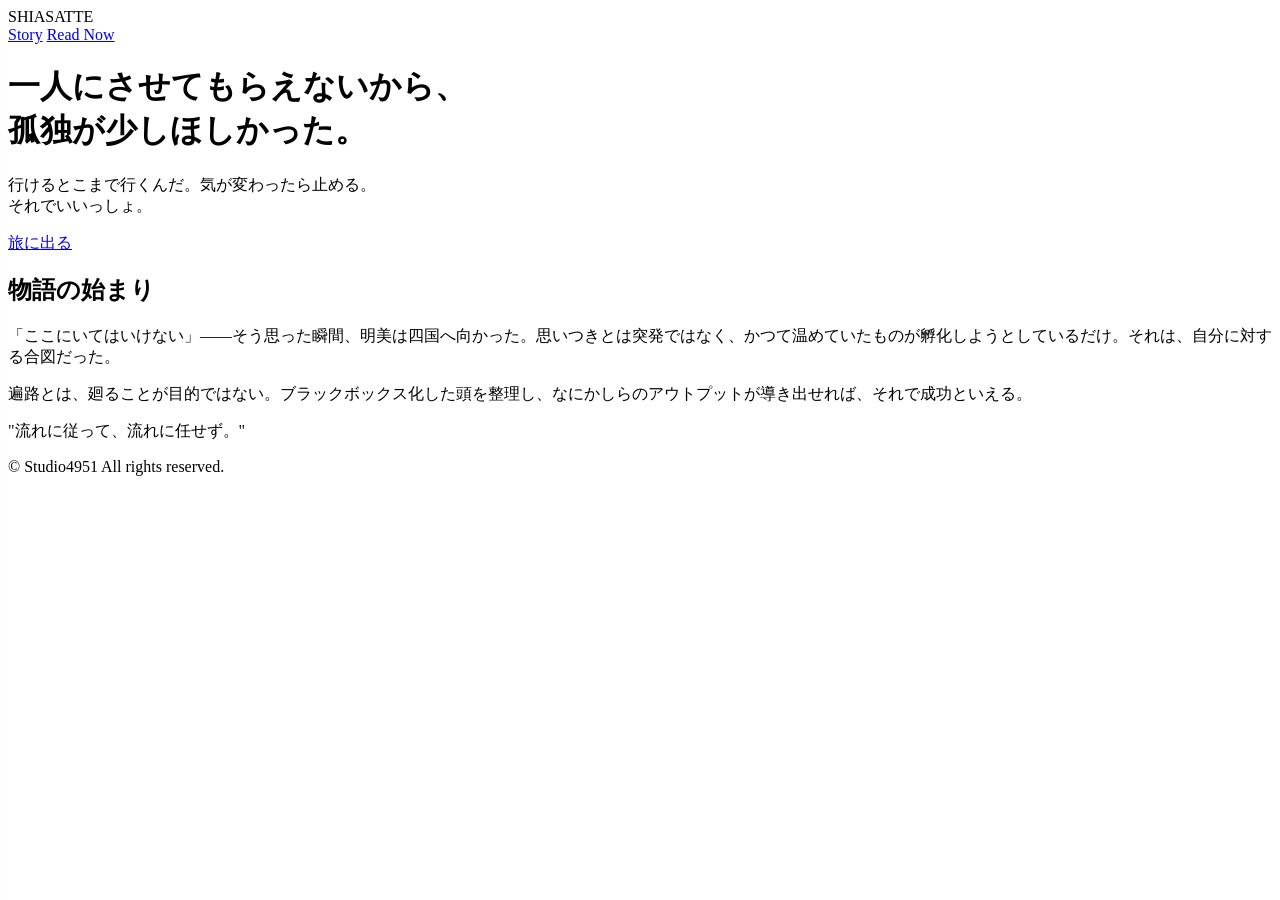
==== index.html @ 2fb7c0e2 "web: 改行修正、サブテキストに改行追加 Co-Authored-By: Claude Sonnet 4.6 <noreply@anthropic.com>" ====
<!DOCTYPE html>
<html lang="ja">
<head>
    <meta charset="UTF-8">
    <meta name="viewport" content="width=device-width, initial-scale=1.0">
    <title>shiasatte ― 完全版 ―</title>
    <meta name="description" content="歩く×考える カジュアルへんろニクス。四国遍路を舞台にした物語。">
    <link rel="stylesheet" href="styles.css">
    <style>
    /* Reader modal */
    #reader-modal {
        position: fixed;
        top: 0; left: 0;
        width: 100%; height: 100%;
        z-index: 9999;
        background: #000;
        display: none;
        flex-direction: column;
    }
    #reader-modal.open { display: flex; }

    #reader-topbar {
        height: 48px;
        background: rgba(0,0,0,0.95);
        display: flex;
        align-items: center;
        justify-content: space-between;
        padding: 0 16px;
        flex-shrink: 0;
    }
    #reader-topbar .reader-title {
        color: #999;
        font-size: 0.8rem;
        letter-spacing: 0.05em;
    }
    .reader-btn {
        background: none;
        border: none;
        color: #aaa;
        font-size: 14px;
        cursor: pointer;
        padding: 8px 12px;
        border-radius: 6px;
        transition: all 0.2s;
    }
    .reader-btn:hover { color: #fff; background: rgba(255,255,255,0.1); }

    #reader-frame {
        flex: 1;
        border: none;
        width: 100%;
    }

    #reader-navbar {
        height: 48px;
        background: rgba(0,0,0,0.95);
        display: flex;
        align-items: center;
        justify-content: space-between;
        padding: 0 8px;
        flex-shrink: 0;
        border-top: 1px solid rgba(255,255,255,0.08);
    }
    #reader-navbar .nav-btn {
        background: none;
        border: none;
        color: #888;
        font-size: 18px;
        cursor: pointer;
        width: 48px;
        height: 48px;
        display: flex;
        align-items: center;
        justify-content: center;
        border-radius: 8px;
        transition: all 0.15s;
    }
    #reader-navbar .nav-btn:hover { color: #fff; background: rgba(255,255,255,0.08); }
    #reader-navbar .nav-center {
        display: flex;
        align-items: center;
        gap: 4px;
    }
    #reader-page-info {
        font-size: 0.75rem;
        color: #666;
        min-width: 80px;
        text-align: center;
        user-select: none;
    }

    /* Reader TOC panel */
    #reader-toc {
        position: fixed;
        top: 0; left: -320px;
        z-index: 10010;
        width: 300px;
        height: 100%;
        background: rgba(30,30,30,0.98);
        backdrop-filter: blur(12px);
        -webkit-backdrop-filter: blur(12px);
        box-shadow: 2px 0 16px rgba(0,0,0,0.4);
        transition: left 0.3s ease;
        padding: 24px 0;
        overflow-y: auto;
    }
    #reader-toc.open { left: 0; }
    #reader-toc h3 {
        font-size: 0.8rem;
        font-weight: 600;
        color: #666;
        letter-spacing: 0.1em;
        padding: 0 24px 12px;
        border-bottom: 1px solid rgba(255,255,255,0.08);
        margin-bottom: 8px;
    }
    #reader-toc ul { list-style: none; padding: 0; margin: 0; }
    #reader-toc li a {
        display: block;
        padding: 10px 24px;
        color: #ccc;
        text-decoration: none;
        font-size: 0.9rem;
        transition: background 0.15s;
        border-left: 3px solid transparent;
    }
    #reader-toc li a:hover { background: rgba(255,255,255,0.05); }
    #reader-toc li a.active { border-left-color: #fff; color: #fff; font-weight: 600; }
    #reader-toc li.part a { font-weight: 700; font-size: 0.8rem; color: #777; padding-top: 18px; }

    #reader-overlay {
        position: fixed;
        top: 0; left: 0;
        width: 100%; height: 100%;
        background: rgba(0,0,0,0.5);
        z-index: 10005;
        opacity: 0;
        pointer-events: none;
        transition: opacity 0.3s;
    }
    #reader-overlay.show { opacity: 1; pointer-events: auto; }
    </style>
</head>
<body>
    <nav class="navbar fade-in">
        <div class="logo">SHIASATTE</div>
        <div class="menu">
            <a href="#about">Story</a>
            <a href="javascript:void(0)" class="btn-outline" onclick="openReader()">Read Now</a>
        </div>
    </nav>

    <header class="hero">
        <div class="hero-image" style="background-image: url('assets/ohenro_girl.png');"></div>
        <div class="hero-content fade-in-up">
            <h1>一人にさせてもらえないから、<br>孤独が少しほしかった。</h1>
            <p>行けるとこまで行くんだ。気が変わったら止める。<br>それでいいっしょ。</p>
            <a href="javascript:void(0)" class="btn-primary" onclick="openReader(3)">旅に出る</a>
        </div>
    </header>

    <section id="about" class="section about">
        <div class="container fade-in-scroll">
            <h2 class="section-title">物語の始まり</h2>
            <div class="about-text">
                <p>「ここにいてはいけない」——そう思った瞬間、明美は四国へ向かった。思いつきとは突発ではなく、かつて温めていたものが孵化しようとしているだけ。それは、自分に対する合図だった。</p>
                <p>遍路とは、廻ることが目的ではない。ブラックボックス化した頭を整理し、なにかしらのアウトプットが導き出せれば、それで成功といえる。</p>
            </div>
        </div>
    </section>

    <section class="image-divider fade-in-scroll">
       <div class="quote">
           "流れに従って、流れに任せず。"
       </div>
    </section>


    <footer class="footer">
        <div class="container">
            <p>&copy; Studio4951 All rights reserved.</p>
        </div>
    </footer>

    <!-- Reader Modal -->
    <div id="reader-modal">
        <div id="reader-topbar">
            <span class="reader-title">SHIASATTE ― 完全版 ―</span>
            <button class="reader-btn" onclick="closeReader()">&#10005; 閉じる</button>
        </div>
        <iframe id="reader-frame" src="about:blank" allowfullscreen></iframe>
        <div id="reader-navbar">
            <button class="nav-btn" id="rbtn-toc" title="目次">&#9776;</button>
            <div class="nav-center">
                <button class="nav-btn" id="rbtn-prev" title="前のページ">&#9664;</button>
                <span id="reader-page-info"></span>
                <button class="nav-btn" id="rbtn-next" title="次のページ">&#9654;</button>
            </div>
            <div style="width:48px"></div>
        </div>
    </div>

    <div id="reader-overlay"></div>
    <nav id="reader-toc">
        <h3>目次</h3>
        <ul>
            <li class="part"><a href="#" data-item="2">第一部　shiasatte</a></li>
            <li><a href="#" data-item="3">第一章　百一匹目の女</a></li>
            <li><a href="#" data-item="4">第二章　同行他者</a></li>
            <li><a href="#" data-item="5">第三章　ラジオをなくした</a></li>
            <li><a href="#" data-item="6">第四章　それでよかった</a></li>
            <li class="part"><a href="#" data-item="7">第二部　大きな足のナナメから</a></li>
            <li><a href="#" data-item="8">番外編・前編</a></li>
            <li class="part"><a href="#" data-item="9">第三部　ここにいたらいいのに</a></li>
            <li><a href="#" data-item="10">番外編・後編</a></li>
        </ul>
    </nav>

    <script src="script.js"></script>
    <script>
    const readerModal = document.getElementById('reader-modal');
    const readerFrame = document.getElementById('reader-frame');
    const readerPageInfo = document.getElementById('reader-page-info');
    const readerToc = document.getElementById('reader-toc');
    const readerOverlay = document.getElementById('reader-overlay');
    let pendingJump = null;
    let bibiLoaded = false;

    function getBibi() {
        try {
            const w = readerFrame.contentWindow;
            return (w && w.R && w.I && w.I.Flipper) ? w : null;
        } catch(e) { return null; }
    }

    function openReader(itemIndex) {
        readerModal.classList.add('open');
        document.body.style.overflow = 'hidden';

        if (readerFrame.src === 'about:blank' || !readerFrame.src.includes('bibi')) {
            bibiLoaded = false;
            pendingJump = itemIndex || null;
            readerFrame.src = 'bibi/?book=shiasatte.epub';
            waitForBibi();
        } else if (!bibiLoaded) {
            pendingJump = itemIndex || null;
        } else if (itemIndex) {
            jumpToItem(itemIndex);
        }
    }

    function waitForBibi() {
        // Poll until Bibi is fully initialized
        const check = setInterval(() => {
            const w = getBibi();
            if (w) {
                clearInterval(check);
                bibiLoaded = true;
                // Inject smooth transitions
                try {
                    const style = w.document.createElement('style');
                    style.textContent = `
                        #bibi-main { transition: transform 0.4s cubic-bezier(0.22,1,0.36,1), -webkit-transform 0.4s cubic-bezier(0.22,1,0.36,1) !important; }
                        #bibi-main-book { transition: transform 0.4s cubic-bezier(0.22,1,0.36,1), opacity 0.2s ease, -webkit-transform 0.4s cubic-bezier(0.22,1,0.36,1) !important; }
                    `;
                    w.document.head.appendChild(style);
                } catch(e) {}

                if (pendingJump) {
                    setTimeout(() => jumpToItem(pendingJump), 300);
                    pendingJump = null;
                }
            }
        }, 300);
    }

    function jumpToItem(itemIndex) {
        const w = getBibi();
        if (!w || !w.R.Items[itemIndex]) return;
        const targetPage = w.R.Items[itemIndex].Pages[0];
        const targetIdx = w.R.Pages.indexOf(targetPage);
        const curPages = w.R.Current.Pages || w.R.IntersectingPages;
        const curIdx = curPages && curPages.length ? w.R.Pages.indexOf(curPages[0]) : 0;
        const dist = targetIdx - curIdx;
        if (dist !== 0) w.I.Flipper.flip(dist);
        setTimeout(updateReaderPageInfo, 500);
    }

    function closeReader() {
        readerModal.classList.remove('open');
        document.body.style.overflow = '';
        closeReaderToc();
    }

    function updateReaderPageInfo() {
        const w = getBibi();
        if (!w) return;
        const cur = w.R.Current.Pages;
        if (cur && cur.length) {
            const first = w.R.Pages.indexOf(cur[0]) + 1;
            const last = w.R.Pages.indexOf(cur[cur.length - 1]) + 1;
            const total = w.R.Pages.length;
            readerPageInfo.textContent = (first === last ? first : first + '-' + last) + ' / ' + total;
        }
    }

    function openReaderToc() { readerToc.classList.add('open'); readerOverlay.classList.add('show'); }
    function closeReaderToc() { readerToc.classList.remove('open'); readerOverlay.classList.remove('show'); }

    document.getElementById('rbtn-toc').addEventListener('click', () => {
        readerToc.classList.contains('open') ? closeReaderToc() : openReaderToc();
    });
    readerOverlay.addEventListener('click', closeReaderToc);

    document.getElementById('rbtn-prev').addEventListener('click', () => {
        const w = getBibi();
        if (w) { w.I.Flipper.flip(-1); setTimeout(updateReaderPageInfo, 400); }
    });
    document.getElementById('rbtn-next').addEventListener('click', () => {
        const w = getBibi();
        if (w) { w.I.Flipper.flip(1); setTimeout(updateReaderPageInfo, 400); }
    });

    document.querySelectorAll('#reader-toc a[data-item]').forEach(link => {
        link.addEventListener('click', (e) => {
            e.preventDefault();
            const itemIndex = parseInt(link.dataset.item);
            document.querySelectorAll('#reader-toc a').forEach(a => a.classList.remove('active'));
            link.classList.add('active');
            jumpToItem(itemIndex);
            closeReaderToc();
        });
    });

    // Keyboard: Escape to close
    document.addEventListener('keydown', (e) => {
        if (e.key === 'Escape' && readerModal.classList.contains('open')) closeReader();
    });

    setInterval(updateReaderPageInfo, 1000);
    </script>
</body>
</html>
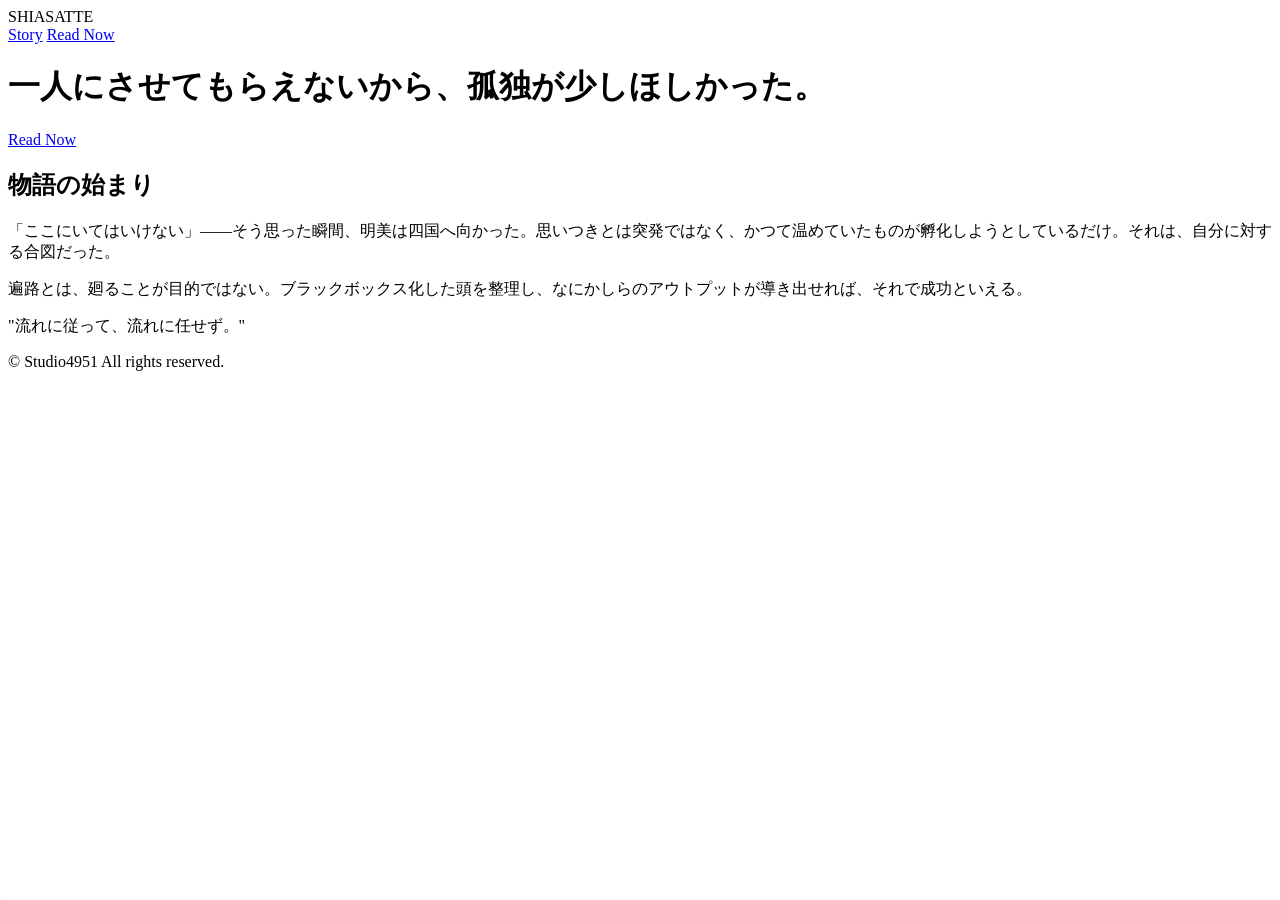
==== commit 777d80c0: "web: ヒーローボタンをRead Nowに変更 Co-Authored-By: Claude Sonnet 4.6 <noreply@anthropic.com>" ====
--- a/index.html
+++ b/index.html
@@ -153,9 +153,8 @@
     <header class="hero">
         <div class="hero-image" style="background-image: url('assets/ohenro_girl.png');"></div>
         <div class="hero-content fade-in-up">
-            <h1>一人にさせてもらえないから、<br>孤独が少しほしかった。</h1>
-            <p>行けるとこまで行くんだ。気が変わったら止める。<br>それでいいっしょ。</p>
-            <a href="javascript:void(0)" class="btn-primary" onclick="openReader(3)">旅に出る</a>
+            <h1>一人にさせてもらえないから、孤独が少しほしかった。</h1>
+            <a href="javascript:void(0)" class="btn-primary" onclick="openReader(3)">Read Now</a>
         </div>
     </header>
 
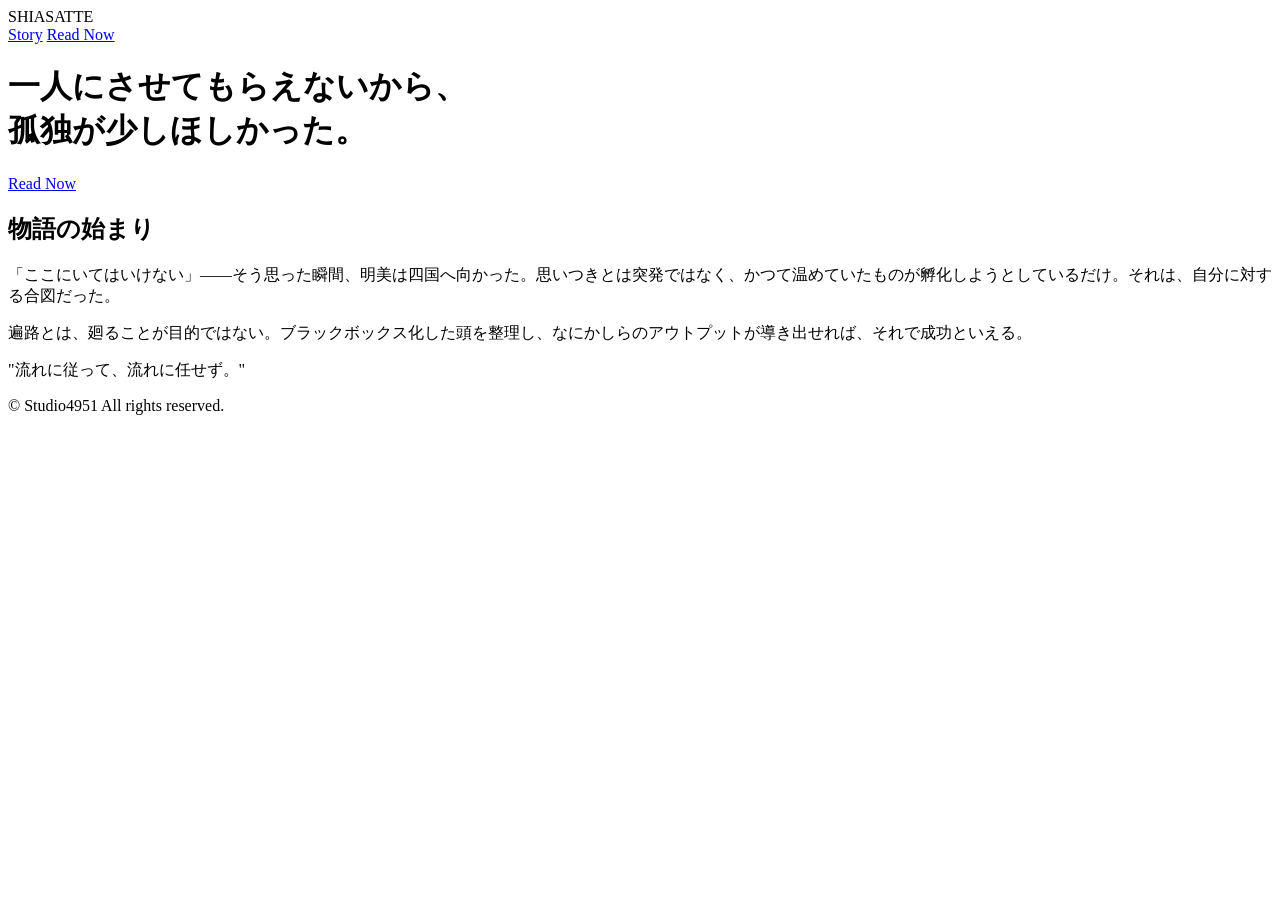
==== commit 045c802e: "web: ヒーロータイトルに改行追加" ====
--- a/index.html
+++ b/index.html
@@ -151,9 +151,9 @@
     </nav>
 
     <header class="hero">
-        <div class="hero-image" style="background-image: url('assets/ohenro_girl.png');"></div>
+        <div class="hero-image" style="background-image: url('assets/top.jpg');"></div>
         <div class="hero-content fade-in-up">
-            <h1>一人にさせてもらえないから、孤独が少しほしかった。</h1>
+            <h1>一人にさせてもらえないから、<br>孤独が少しほしかった。</h1>
             <a href="javascript:void(0)" class="btn-primary" onclick="openReader(3)">Read Now</a>
         </div>
     </header>
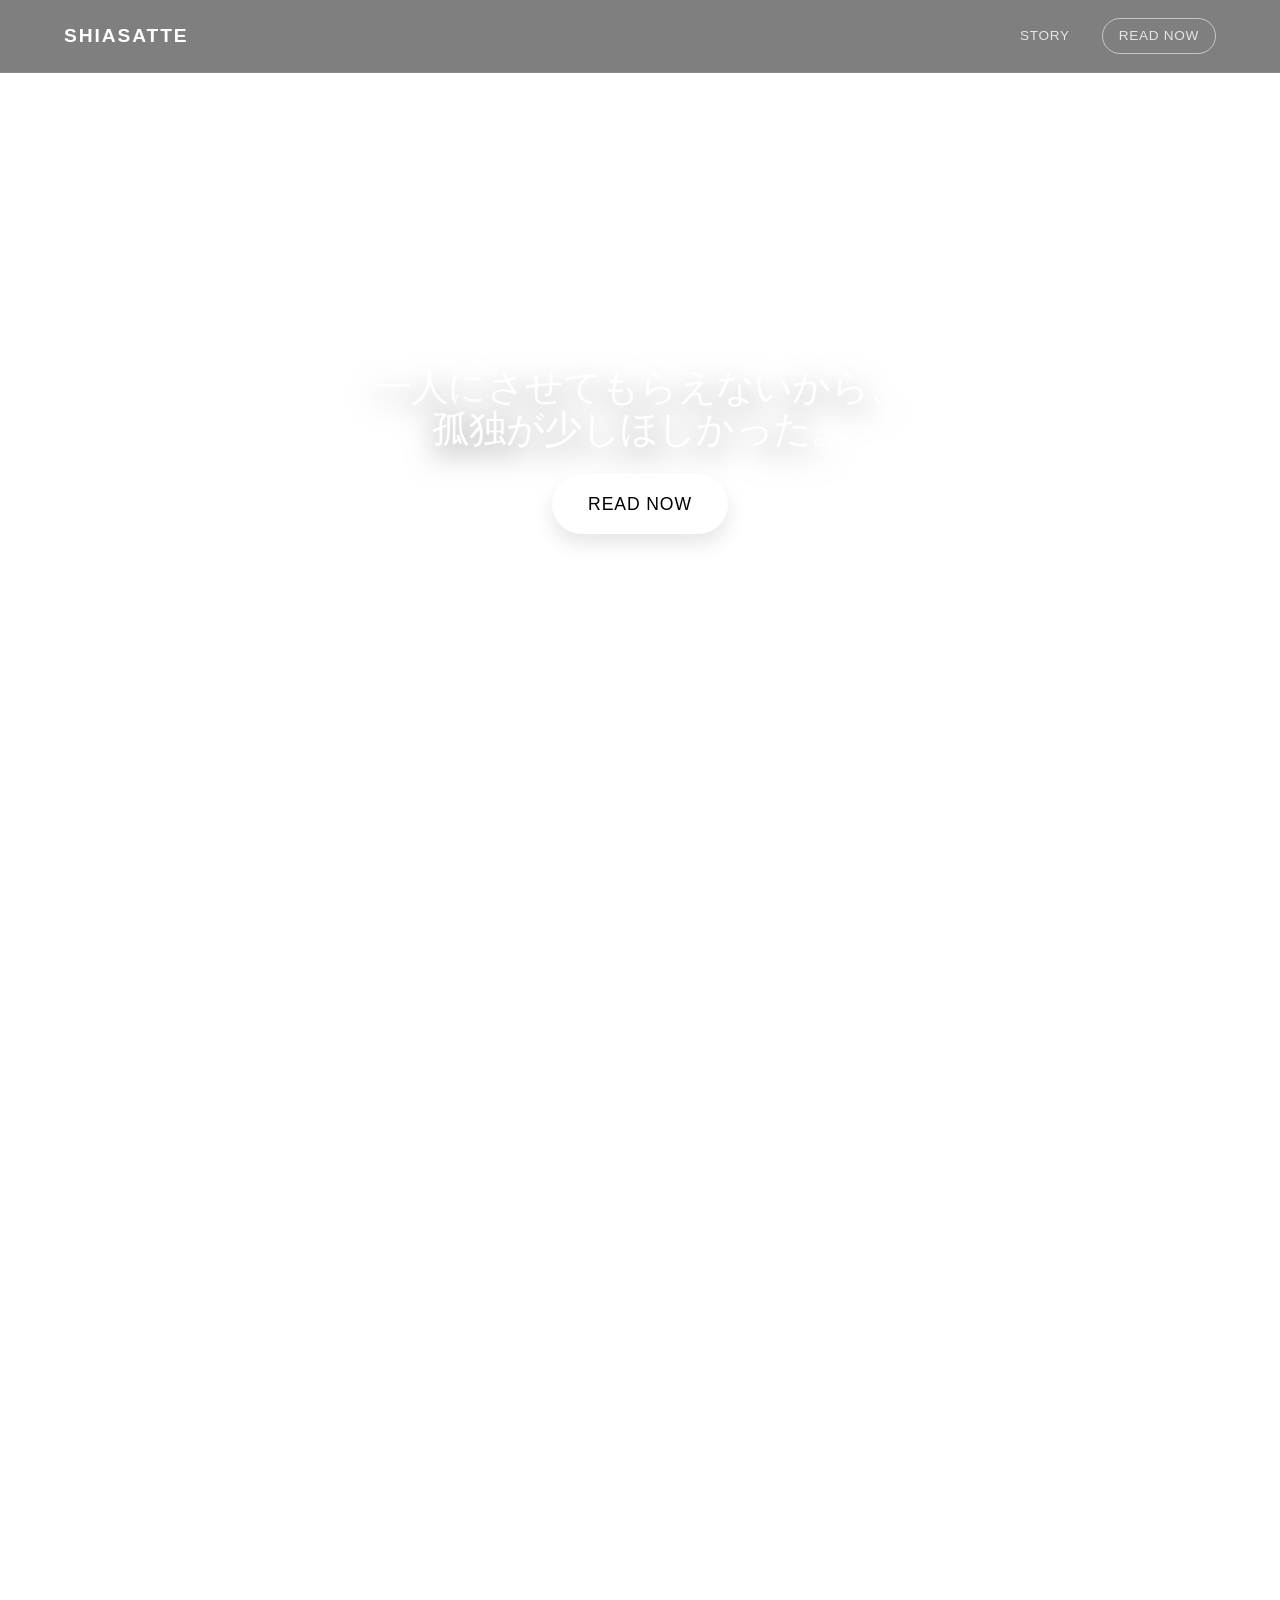
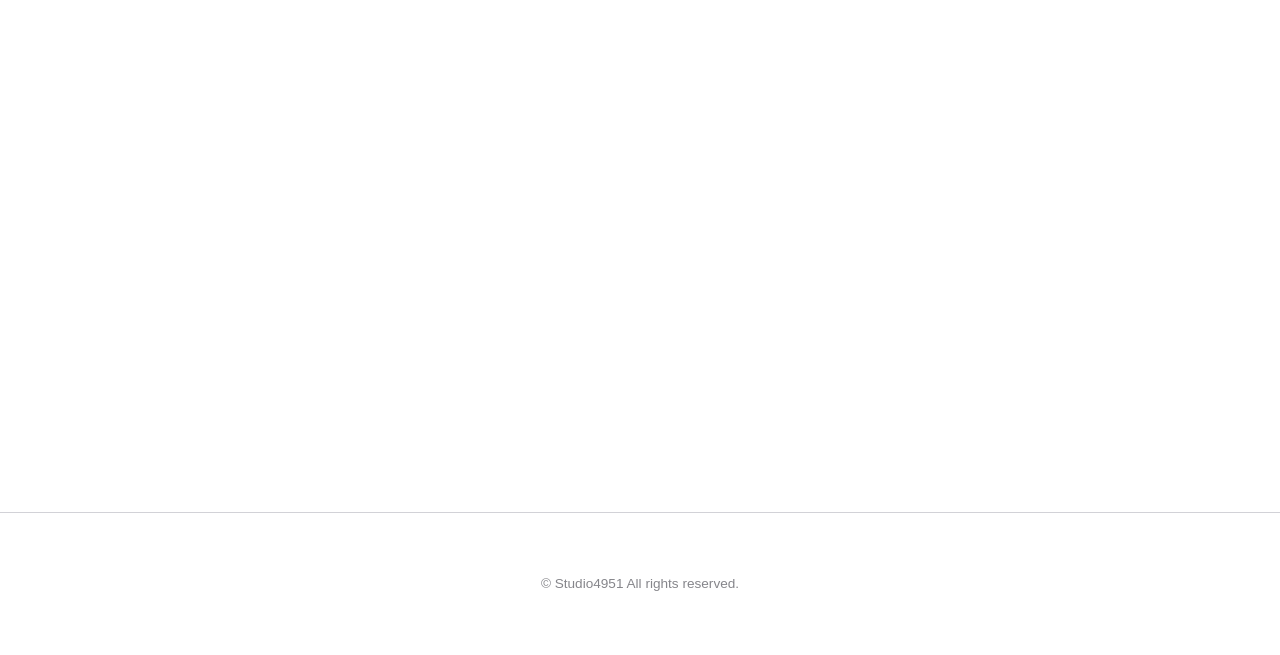
==== commit 873bc0af: "web: モバイルのピンチズーム防止・ズームリセットボタン追加" ====
--- a/index.html
+++ b/index.html
@@ -195,7 +195,7 @@
                 <span id="reader-page-info"></span>
                 <button class="nav-btn" id="rbtn-next" title="次のページ">&#9654;</button>
             </div>
-            <div style="width:48px"></div>
+            <button class="nav-btn" id="rbtn-zoom-reset" title="表示リセット" style="font-size:12px;">1:1</button>
         </div>
     </div>
 
@@ -261,8 +261,20 @@
                     style.textContent = `
                         #bibi-main { transition: transform 0.4s cubic-bezier(0.22,1,0.36,1), -webkit-transform 0.4s cubic-bezier(0.22,1,0.36,1) !important; }
                         #bibi-main-book { transition: transform 0.4s cubic-bezier(0.22,1,0.36,1), opacity 0.2s ease, -webkit-transform 0.4s cubic-bezier(0.22,1,0.36,1) !important; }
+                        html, body { touch-action: pan-x pan-y; }
                     `;
                     w.document.head.appendChild(style);
+                    // ピンチズーム防止
+                    w.document.addEventListener('touchmove', (e) => {
+                        if (e.touches.length > 1) e.preventDefault();
+                    }, { passive: false });
+                    // ダブルタップズーム防止
+                    let lastTap = 0;
+                    w.document.addEventListener('touchend', (e) => {
+                        const now = Date.now();
+                        if (now - lastTap < 300) e.preventDefault();
+                        lastTap = now;
+                    }, { passive: false });
                 } catch(e) {}
 
                 if (pendingJump) {
@@ -331,6 +343,14 @@
         });
     });
 
+    document.getElementById('rbtn-zoom-reset').addEventListener('click', () => {
+        const w = getBibi();
+        if (w) {
+            try { w.I.Loupe.resetZoom(); } catch(e) {}
+            try { w.document.documentElement.style.transform = ''; } catch(e) {}
+        }
+    });
+
     // Keyboard: Escape to close
     document.addEventListener('keydown', (e) => {
         if (e.key === 'Escape' && readerModal.classList.contains('open')) closeReader();
--- a/styles.css
+++ b/styles.css
@@ -0,0 +1,341 @@
+/* Core & Variables */
+:root {
+    --color-bg: #FFFFFF;
+    --color-text: #1d1d1f;
+    --color-text-muted: #86868b;
+    --color-border: #d2d2d7;
+    --color-accent: #000000;
+    --font-heading: 'Helvetica Neue', 'Helvetica', 'Hiragino Kaku Gothic ProN', 'Arial', sans-serif;
+    --font-body: 'Helvetica Neue', 'Helvetica', 'Hiragino Sans', 'Hiragino Kaku Gothic ProN', 'Arial', sans-serif;
+    --transition-smooth: all 0.6s cubic-bezier(0.16, 1, 0.3, 1);
+}
+
+@media (prefers-color-scheme: dark) {
+    :root {
+        --color-bg: #000000;
+        --color-text: #f5f5f7;
+        --color-text-muted: #86868b;
+        --color-border: #424245;
+        --color-accent: #ffffff;
+    }
+}
+
+* {
+    margin: 0;
+    padding: 0;
+    box-sizing: border-box;
+}
+
+body {
+    background-color: var(--color-bg);
+    color: var(--color-text);
+    font-family: var(--font-body);
+    font-size: 17px;
+    line-height: 1.6;
+    -webkit-font-smoothing: antialiased;
+    overflow-x: hidden;
+}
+
+a {
+    color: inherit;
+    text-decoration: none;
+}
+
+h1, h2, h3 {
+    font-family: var(--font-heading);
+    font-weight: 500;
+    letter-spacing: -0.02em;
+}
+
+.container {
+    max-width: 980px;
+    margin: 0 auto;
+    padding: 0 5%;
+}
+
+/* Nav */
+.navbar {
+    position: fixed;
+    top: 0;
+    left: 0;
+    width: 100%;
+    display: flex;
+    justify-content: space-between;
+    align-items: center;
+    padding: 18px 5%;
+    background-color: rgba(0, 0, 0, 0.5);
+    backdrop-filter: blur(12px);
+    -webkit-backdrop-filter: blur(12px);
+    z-index: 1000;
+    border-bottom: 1px solid rgba(255, 255, 255, 0.08);
+    color: #ffffff;
+}
+
+.logo {
+    font-size: 1.2rem;
+    font-weight: 700;
+    letter-spacing: 0.1em;
+    color: #ffffff;
+}
+
+.menu {
+    display: flex;
+    gap: 2rem;
+    align-items: center;
+}
+
+.menu a {
+    font-size: 0.85rem;
+    text-transform: uppercase;
+    letter-spacing: 0.05em;
+    color: #ffffff;
+    opacity: 0.8;
+    transition: opacity 0.3s;
+}
+
+.menu a:hover {
+    opacity: 1;
+}
+
+.btn-outline {
+    border: 1px solid rgba(255,255,255,0.7);
+    color: #ffffff;
+    padding: 6px 16px;
+    border-radius: 20px;
+    font-size: 0.8rem;
+    transition: var(--transition-smooth);
+}
+
+.btn-outline:hover {
+    background-color: var(--color-text);
+    color: var(--color-bg);
+}
+
+/* Hero */
+.hero {
+    position: relative;
+    height: 100vh;
+    display: flex;
+    align-items: center;
+    justify-content: center;
+    text-align: center;
+    overflow: hidden;
+}
+
+.hero-image {
+    position: absolute;
+    top: 0;
+    left: 0;
+    width: 100%;
+    height: 100%;
+    background-size: cover;
+    background-position: center;
+    background-attachment: fixed;
+    z-index: -1;
+    transform: scale(1.05); /* for parallax/zoom out effect if wanted */
+    filter: brightness(0.6) contrast(1.1);
+}
+
+.hero-content {
+    color: #ffffff;
+    max-width: 800px;
+    padding: 0 5vw;
+}
+
+.hero-content h1 {
+    font-size: clamp(1.4rem, 3vw, 2.5rem);
+    line-height: 1.1;
+    margin-bottom: 1.5rem;
+    text-shadow: 0 10px 30px rgba(0,0,0,0.5);
+}
+
+.hero-content p {
+    font-size: clamp(1.2rem, 2vw, 1.6rem);
+    font-weight: 300;
+    margin-bottom: 3rem;
+    opacity: 0.9;
+    text-shadow: 0 2px 10px rgba(0,0,0,0.5);
+}
+
+.btn-primary {
+    display: inline-block;
+    background-color: #ffffff;
+    color: #000000;
+    padding: 16px 36px;
+    border-radius: 40px;
+    font-size: 1.1rem;
+    font-weight: 500;
+    text-transform: uppercase;
+    letter-spacing: 0.05em;
+    transition: var(--transition-smooth);
+    box-shadow: 0 10px 20px rgba(0,0,0,0.1);
+}
+
+.btn-primary:hover {
+    transform: translateY(-2px);
+    box-shadow: 0 15px 30px rgba(0,0,0,0.2);
+    background-color: #f0f0f0;
+}
+
+/* Sections */
+.section {
+    padding: 140px 0;
+}
+
+.section-title {
+    font-size: 2.5rem;
+    text-align: center;
+    margin-bottom: 4rem;
+}
+
+/* About */
+.about-text {
+    max-width: 700px;
+    margin: 0 auto;
+    font-size: 1.25rem;
+    line-height: 2;
+    text-align: center;
+    color: var(--color-text-muted);
+}
+
+.about-text p {
+    margin-bottom: 2rem;
+}
+
+/* Image Divider */
+.image-divider {
+    height: 60vh;
+    background-image: url('assets/hero.png');
+    background-size: cover;
+    background-position: center;
+    background-attachment: fixed;
+    display: flex;
+    align-items: center;
+    justify-content: center;
+    position: relative;
+    filter: grayscale(80%);
+}
+
+.image-divider::after {
+    content: '';
+    position: absolute;
+    top: 0;
+    left: 0;
+    width: 100%;
+    height: 100%;
+    background: rgba(0, 0, 0, 0.4);
+}
+
+.quote {
+    position: relative;
+    z-index: 1;
+    font-size: 2rem;
+    color: #fff;
+    font-weight: 300;
+    text-align: center;
+    font-style: italic;
+    max-width: 800px;
+    padding: 0 20px;
+}
+
+/* Chapters */
+.chapter-list {
+    list-style: none;
+    max-width: 700px;
+    margin: 0 auto;
+}
+
+.chapter-list li {
+    border-bottom: 1px solid var(--color-border);
+}
+
+.chapter-list li:first-child {
+    border-top: 1px solid var(--color-border);
+}
+
+.chapter-list a {
+    display: flex;
+    align-items: center;
+    justify-content: space-between;
+    padding: 24px 0;
+    transition: var(--transition-smooth);
+}
+
+.chapter-list a:hover {
+    padding-left: 20px;
+    padding-right: 20px;
+    background-color: rgba(150, 150, 150, 0.05);
+}
+
+.chapter-num {
+    font-size: 0.9rem;
+    color: var(--color-text-muted);
+}
+
+.chapter-title {
+    font-size: 1.4rem;
+    font-weight: 500;
+}
+
+/* Footer */
+.footer {
+    padding: 60px 0;
+    text-align: center;
+    font-size: 0.85rem;
+    color: var(--color-text-muted);
+    border-top: 1px solid var(--color-border);
+}
+
+/* Animations */
+.fade-in {
+    opacity: 0;
+    animation: fadeIn 1.2s cubic-bezier(0.16, 1, 0.3, 1) forwards;
+}
+
+.fade-in-up {
+    opacity: 0;
+    transform: translateY(40px);
+    animation: fadeInUp 1.2s cubic-bezier(0.16, 1, 0.3, 1) 0.3s forwards;
+}
+
+.fade-in-scroll {
+    opacity: 0;
+    transform: translateY(40px);
+    transition: opacity 1s cubic-bezier(0.16, 1, 0.3, 1), transform 1s cubic-bezier(0.16, 1, 0.3, 1);
+}
+
+.fade-in-scroll.is-visible {
+    opacity: 1;
+    transform: translateY(0);
+}
+
+@keyframes fadeIn {
+    to { opacity: 1; }
+}
+
+@keyframes fadeInUp {
+    to {
+        opacity: 1;
+        transform: translateY(0);
+    }
+}
+
+/* Responsive */
+@media (max-width: 768px) {
+    .menu { display: none; }
+    .hero-content h1 {
+        font-size: 1.2rem;
+    }
+    .about-text {
+        font-size: 1.1rem;
+        text-align: left;
+    }
+    .quote {
+        font-size: 1.5rem;
+    }
+    .chapter-list a {
+        flex-direction: column;
+        align-items: flex-start;
+        gap: 8px;
+    }
+}
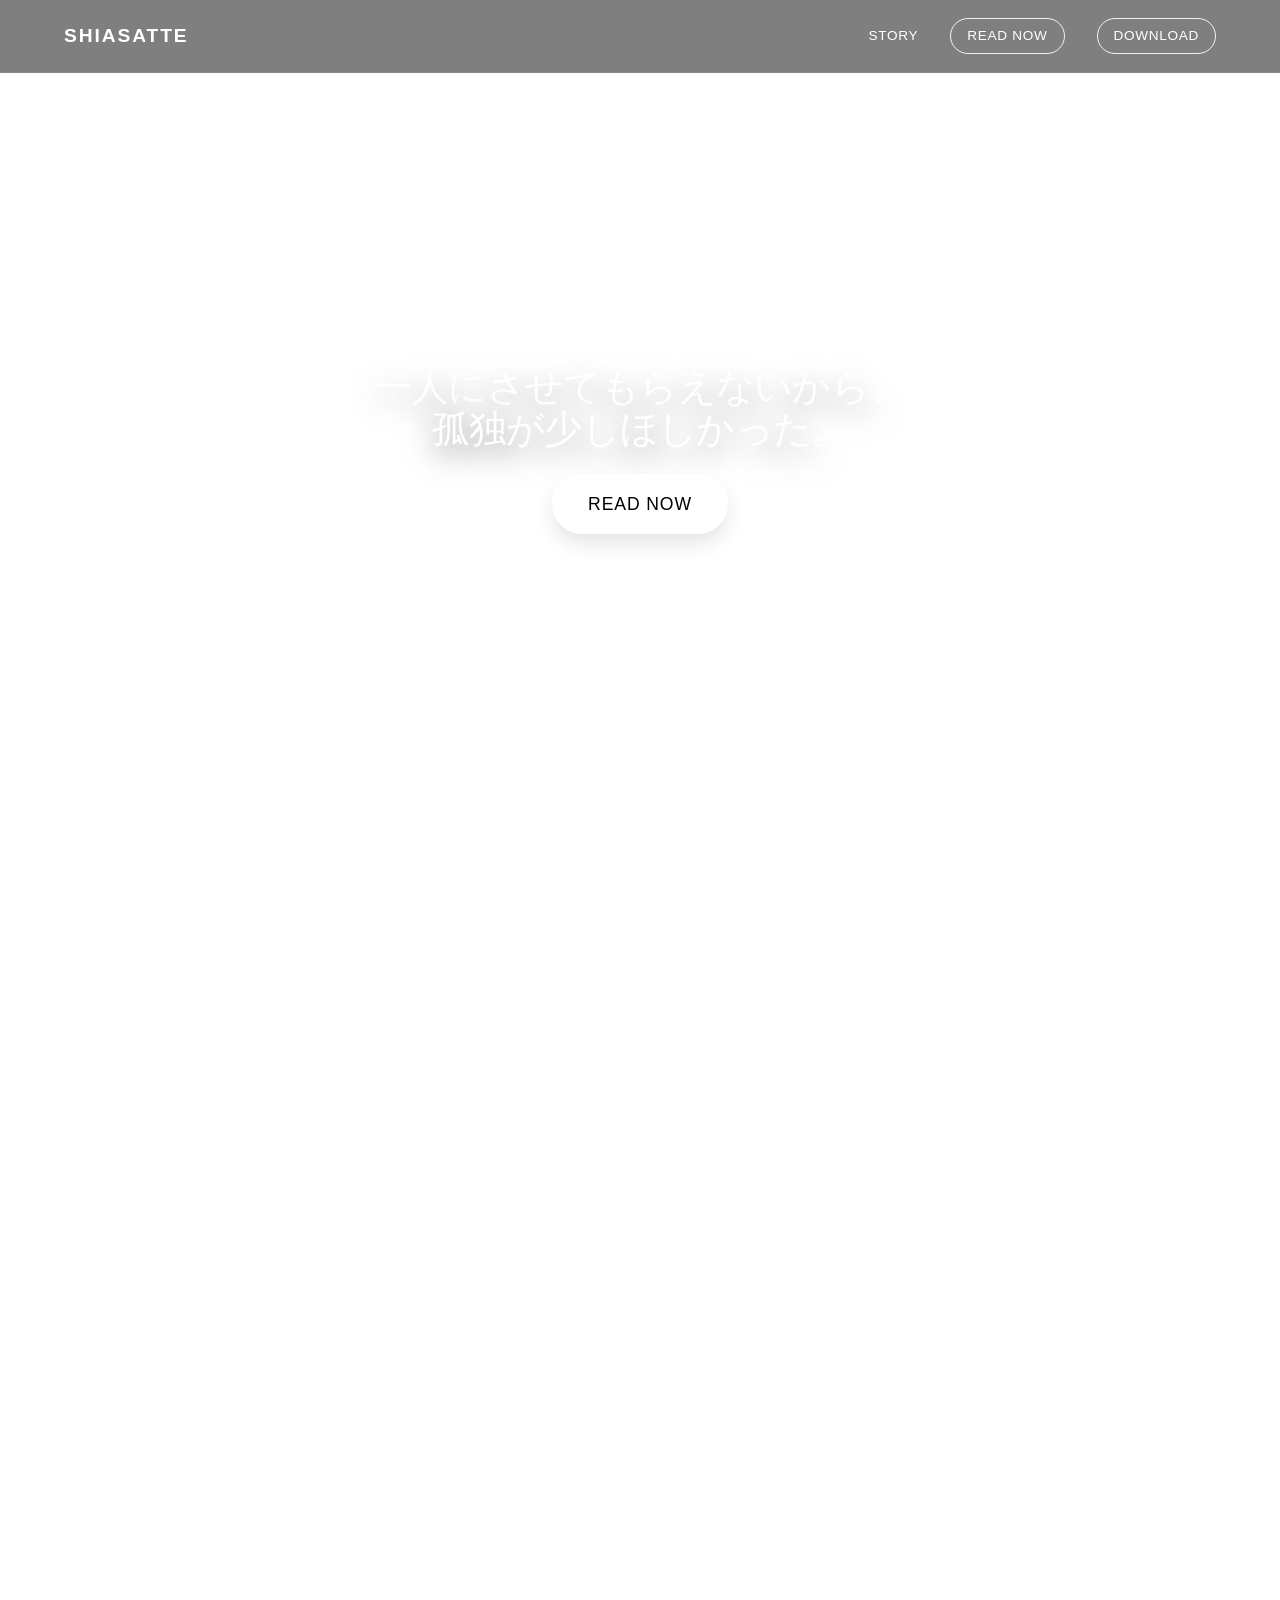
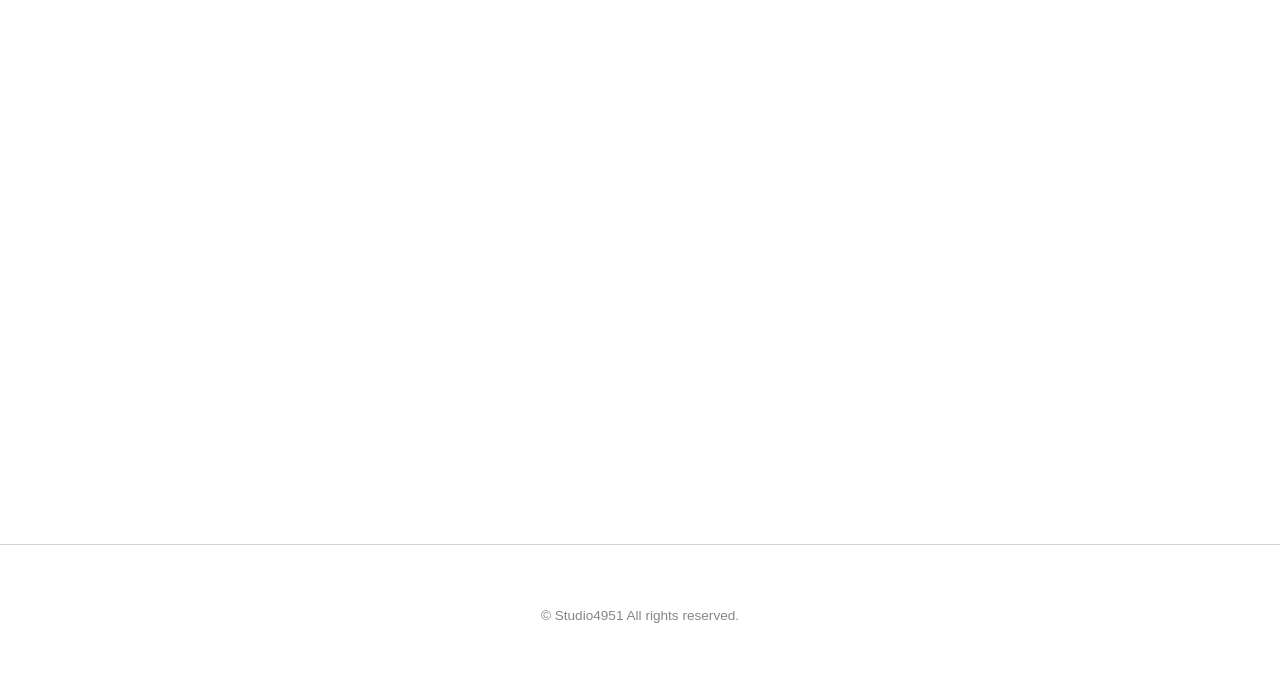
==== commit 3f873dc2: "web: EPUB全修正反映、aboutセクション改行修正、キャッシュバスター追加 Co-Authored-By: Claude Opus 4.6 <noreply@anthropic.com>" ====
--- a/index.html
+++ b/index.html
@@ -2,7 +2,7 @@
 <html lang="ja">
 <head>
     <meta charset="UTF-8">
-    <meta name="viewport" content="width=device-width, initial-scale=1.0">
+    <meta name="viewport" content="width=device-width, initial-scale=1.0, maximum-scale=1.0, user-scalable=no" id="viewport-meta">
     <title>shiasatte ― 完全版 ―</title>
     <meta name="description" content="歩く×考える カジュアルへんろニクス。四国遍路を舞台にした物語。">
     <link rel="stylesheet" href="styles.css">
@@ -144,9 +144,13 @@
 <body>
     <nav class="navbar fade-in">
         <div class="logo">SHIASATTE</div>
-        <div class="menu">
+        <button class="hamburger" id="hamburger" aria-label="メニュー">
+            <span></span><span></span><span></span>
+        </button>
+        <div class="menu" id="nav-menu">
             <a href="#about">Story</a>
             <a href="javascript:void(0)" class="btn-outline" onclick="openReader()">Read Now</a>
+            <a href="bibi-bookshelf/shiasatte.epub" download class="btn-outline">Download</a>
         </div>
     </nav>
 
@@ -162,8 +166,9 @@
         <div class="container fade-in-scroll">
             <h2 class="section-title">物語の始まり</h2>
             <div class="about-text">
-                <p>「ここにいてはいけない」——そう思った瞬間、明美は四国へ向かった。思いつきとは突発ではなく、かつて温めていたものが孵化しようとしているだけ。それは、自分に対する合図だった。</p>
-                <p>遍路とは、廻ることが目的ではない。ブラックボックス化した頭を整理し、なにかしらのアウトプットが導き出せれば、それで成功といえる。</p>
+                <p>「ここにいてはいけない」そう思った瞬間、明美は四国へ向かった。</p>
+                <p>思いつきとは突発ではなく、かつて温めていたものが孵化しようとしているだけ。<br>それは、自分に対する合図だった。</p>
+                <p>遍路とは、廻ることが目的ではない。ブラックボックス化した頭を整理し、<br>なにかしらのアウトプットが導き出せれば、それで成功といえる。</p>
             </div>
         </div>
     </section>
@@ -209,9 +214,7 @@
             <li><a href="#" data-item="5">第三章　ラジオをなくした</a></li>
             <li><a href="#" data-item="6">第四章　それでよかった</a></li>
             <li class="part"><a href="#" data-item="7">第二部　大きな足のナナメから</a></li>
-            <li><a href="#" data-item="8">番外編・前編</a></li>
             <li class="part"><a href="#" data-item="9">第三部　ここにいたらいいのに</a></li>
-            <li><a href="#" data-item="10">番外編・後編</a></li>
         </ul>
     </nav>
 
@@ -239,7 +242,7 @@
         if (readerFrame.src === 'about:blank' || !readerFrame.src.includes('bibi')) {
             bibiLoaded = false;
             pendingJump = itemIndex || null;
-            readerFrame.src = 'bibi/?book=shiasatte.epub';
+            readerFrame.src = 'bibi/?book=shiasatte.epub&t=' + Date.now();
             waitForBibi();
         } else if (!bibiLoaded) {
             pendingJump = itemIndex || null;
@@ -325,11 +328,11 @@
 
     document.getElementById('rbtn-prev').addEventListener('click', () => {
         const w = getBibi();
+        if (w) { w.I.Flipper.flip(1); setTimeout(updateReaderPageInfo, 400); }
+    });
+    document.getElementById('rbtn-next').addEventListener('click', () => {
+        const w = getBibi();
         if (w) { w.I.Flipper.flip(-1); setTimeout(updateReaderPageInfo, 400); }
-    });
-    document.getElementById('rbtn-next').addEventListener('click', () => {
-        const w = getBibi();
-        if (w) { w.I.Flipper.flip(1); setTimeout(updateReaderPageInfo, 400); }
     });
 
     document.querySelectorAll('#reader-toc a[data-item]').forEach(link => {
@@ -351,6 +354,11 @@
         }
     });
 
+    // iOS Safari ピンチズーム防止
+    document.addEventListener('touchmove', (e) => {
+        if (e.touches.length > 1) e.preventDefault();
+    }, { passive: false });
+
     // Keyboard: Escape to close
     document.addEventListener('keydown', (e) => {
         if (e.key === 'Escape' && readerModal.classList.contains('open')) closeReader();
--- a/styles.css
+++ b/styles.css
@@ -89,16 +89,16 @@
     text-transform: uppercase;
     letter-spacing: 0.05em;
     color: #ffffff;
-    opacity: 0.8;
+    opacity: 1;
     transition: opacity 0.3s;
 }
 
 .menu a:hover {
-    opacity: 1;
+    opacity: 0.7;
 }
 
 .btn-outline {
-    border: 1px solid rgba(255,255,255,0.7);
+    border: 1px solid rgba(255,255,255,0.9);
     color: #ffffff;
     padding: 6px 16px;
     border-radius: 20px;
@@ -190,7 +190,7 @@
 
 /* About */
 .about-text {
-    max-width: 700px;
+    max-width: 860px;
     margin: 0 auto;
     font-size: 1.25rem;
     line-height: 2;
@@ -205,7 +205,7 @@
 /* Image Divider */
 .image-divider {
     height: 60vh;
-    background-image: url('assets/hero.png');
+    background-image: url('assets/hero.jpg');
     background-size: cover;
     background-position: center;
     background-attachment: fixed;
@@ -320,9 +320,62 @@
     }
 }
 
+/* Hamburger */
+.hamburger {
+    display: none;
+    background: none;
+    border: none;
+    cursor: pointer;
+    padding: 8px;
+    z-index: 1001;
+}
+.hamburger span {
+    display: block;
+    width: 20px;
+    height: 2px;
+    background: #fff;
+    margin: 4px 0;
+    transition: all 0.3s;
+}
+.hamburger.active span:nth-child(1) {
+    transform: rotate(45deg) translate(4px, 4px);
+}
+.hamburger.active span:nth-child(2) {
+    opacity: 0;
+}
+.hamburger.active span:nth-child(3) {
+    transform: rotate(-45deg) translate(4px, -4px);
+}
+
 /* Responsive */
 @media (max-width: 768px) {
-    .menu { display: none; }
+    .hamburger { display: block; }
+    .menu {
+        display: none;
+        position: fixed;
+        top: 0;
+        left: 0;
+        width: 100%;
+        height: 100%;
+        background: rgba(0, 0, 0, 0.95);
+        flex-direction: column;
+        align-items: center;
+        justify-content: center;
+        gap: 2rem;
+        z-index: 1000;
+    }
+    .menu.open {
+        display: flex;
+    }
+    .menu a {
+        font-size: 1.2rem;
+    }
+    .hero {
+        height: 100vw;
+    }
+    .hero-image {
+        background-attachment: scroll;
+    }
     .hero-content h1 {
         font-size: 1.2rem;
     }
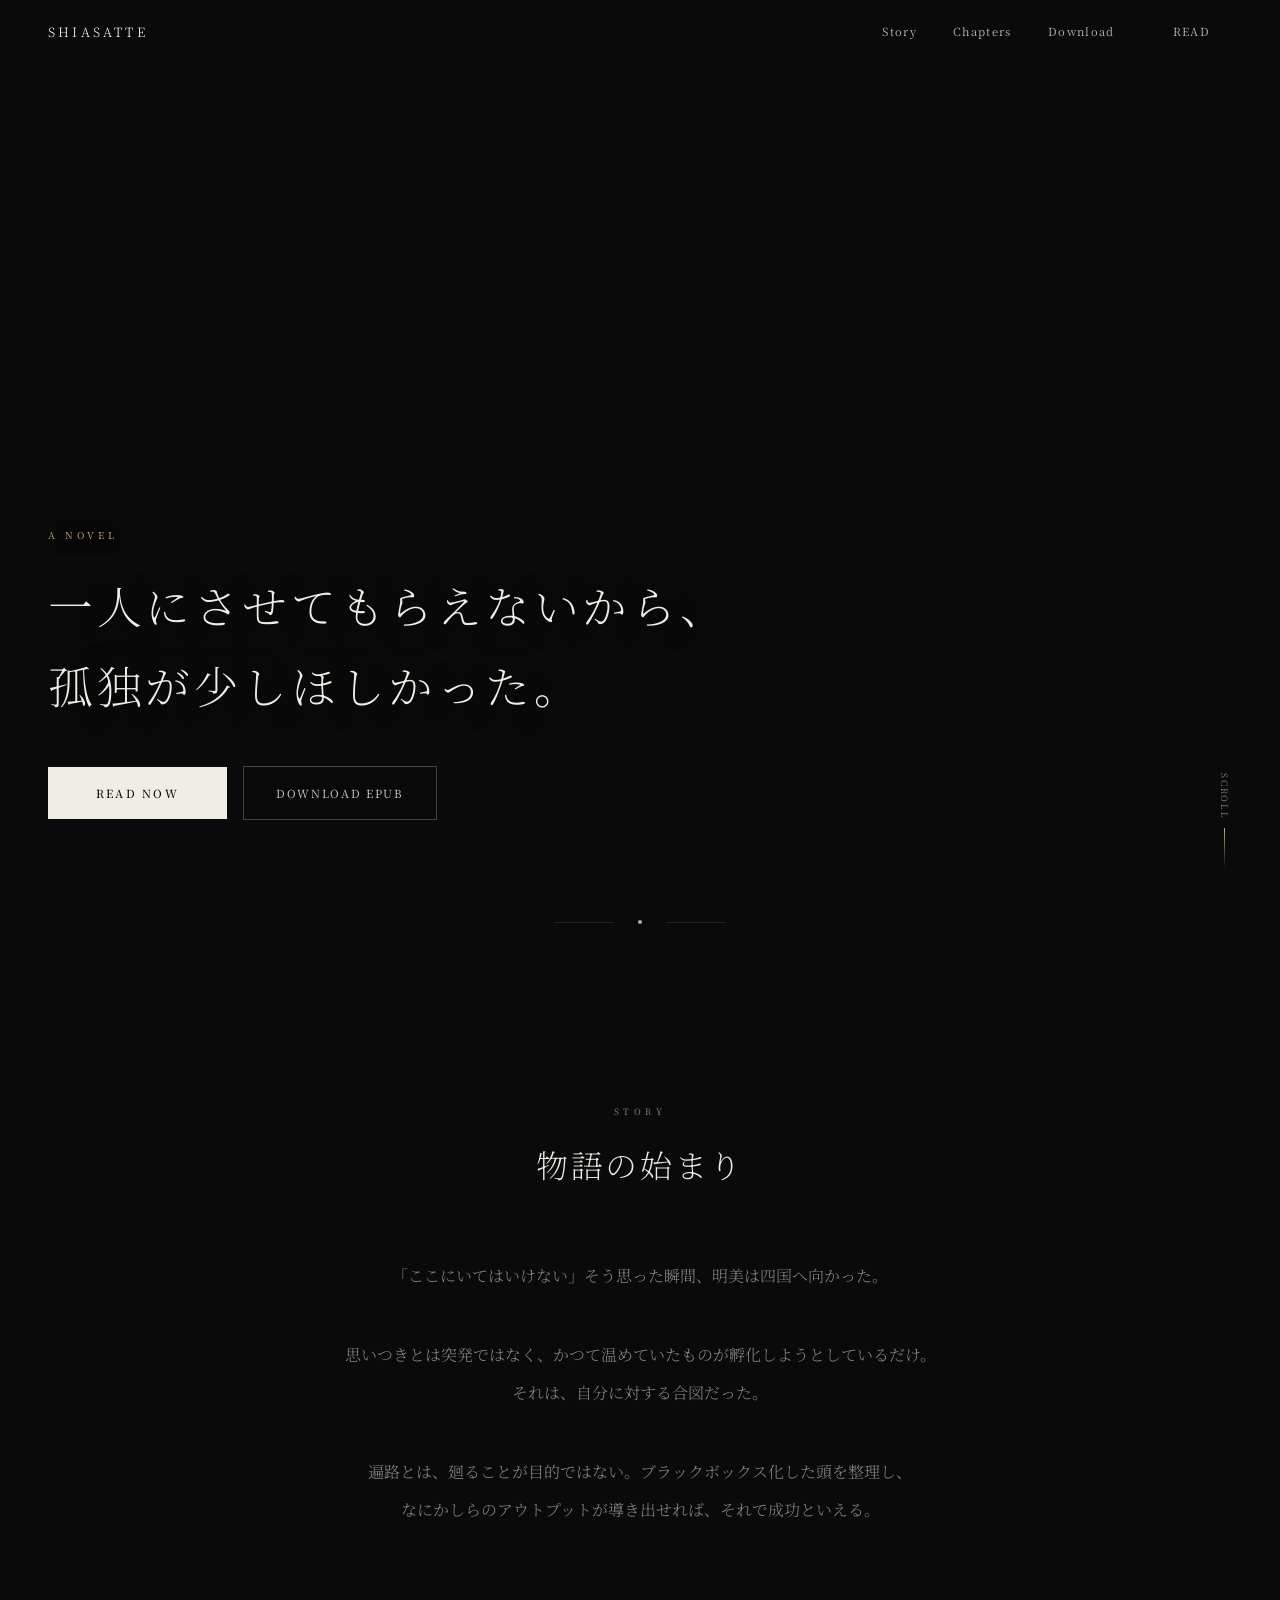
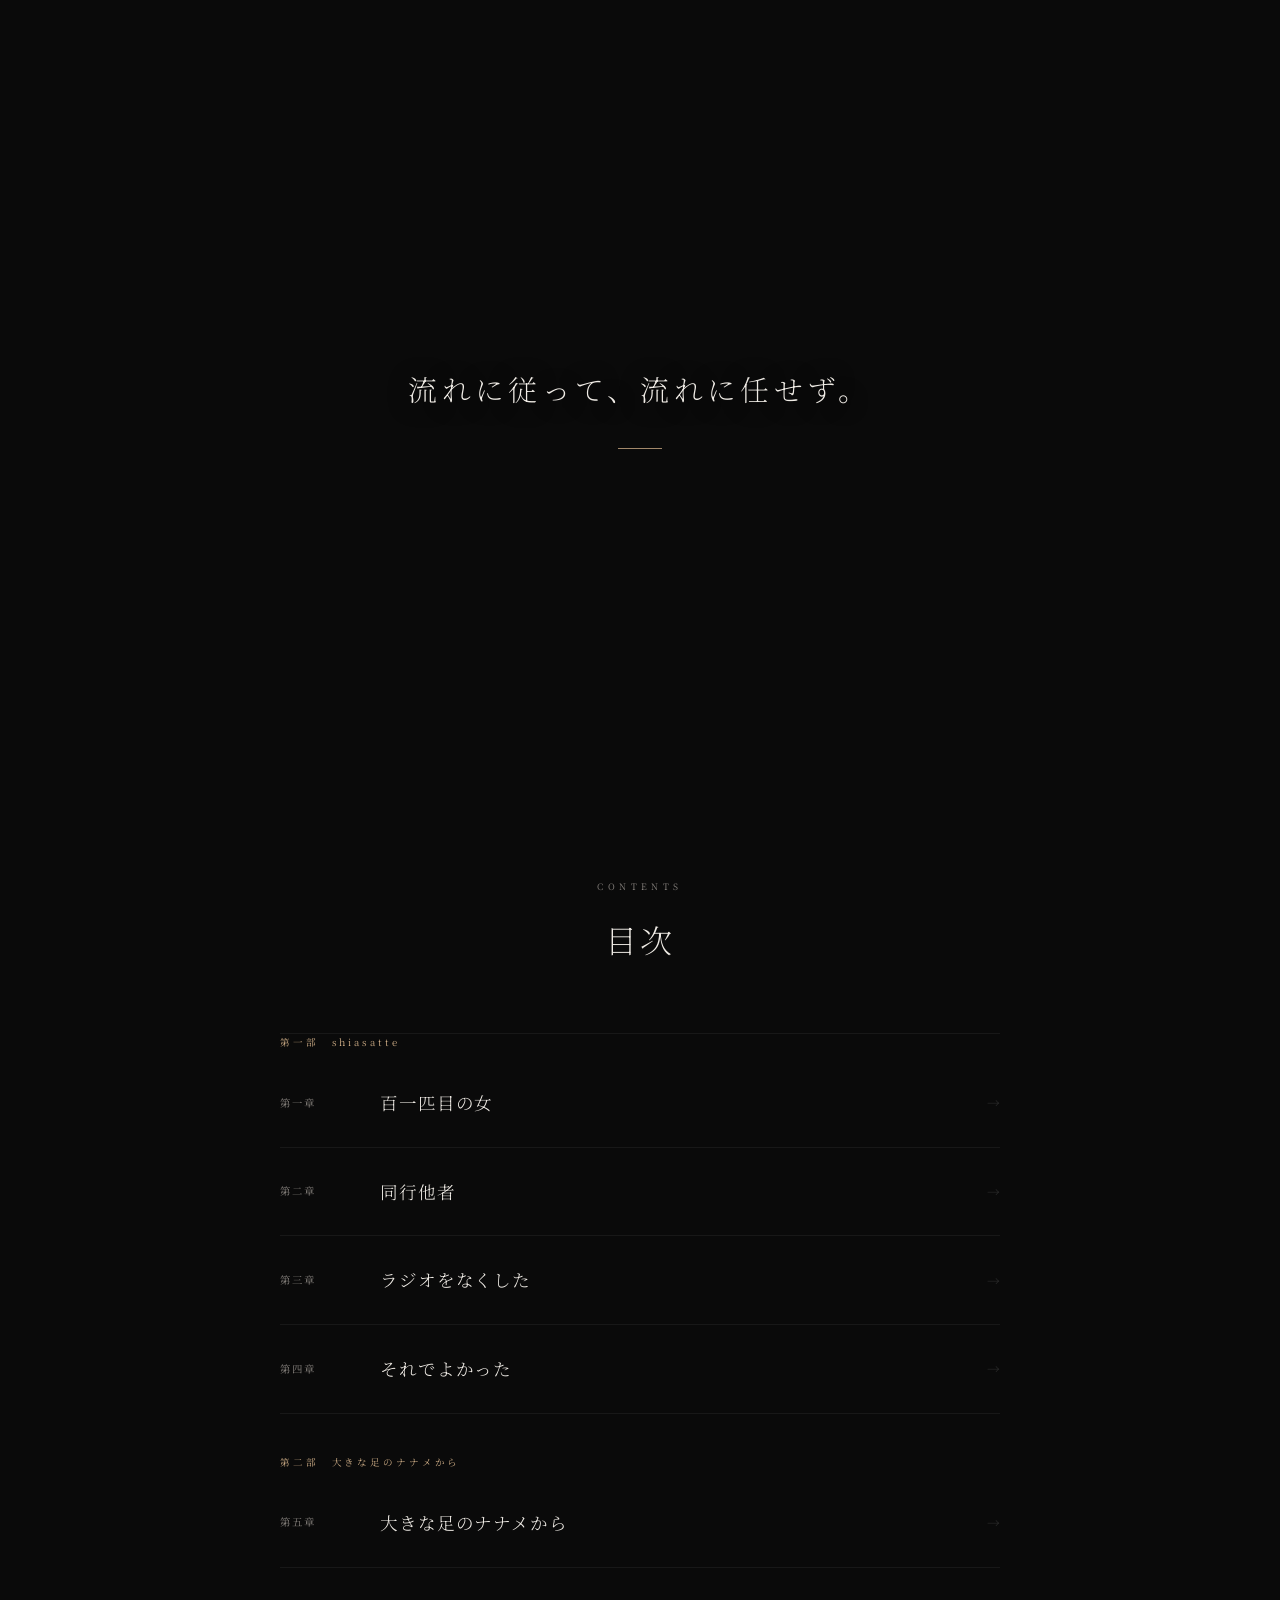
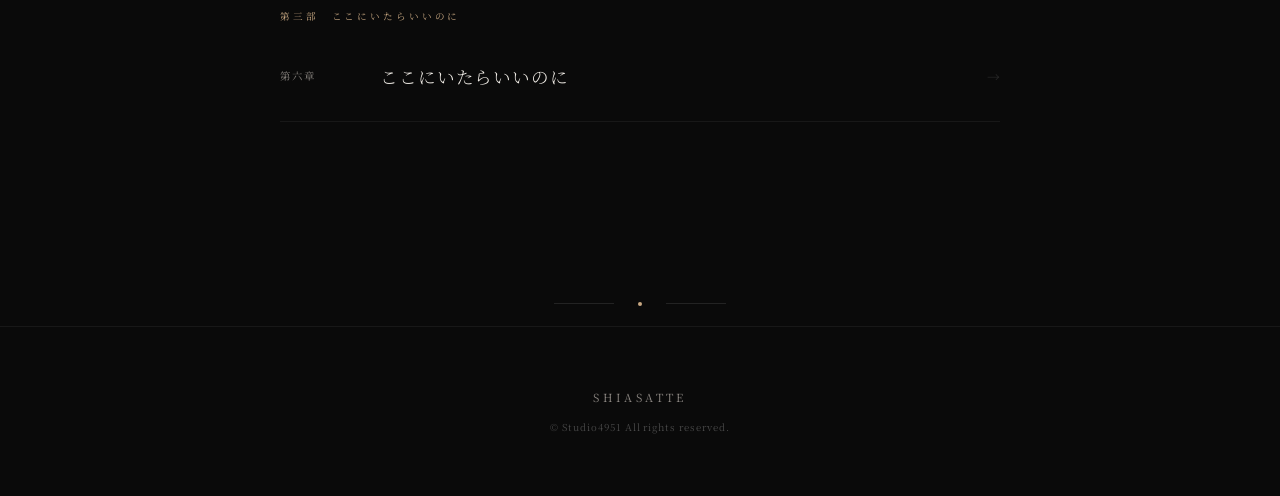
==== commit 8152bd01: "Publish website updates" ====
--- a/index.html
+++ b/index.html
@@ -2,12 +2,555 @@
 <html lang="ja">
 <head>
     <meta charset="UTF-8">
-    <meta name="viewport" content="width=device-width, initial-scale=1.0, maximum-scale=1.0, user-scalable=no" id="viewport-meta">
+    <meta name="viewport" content="width=device-width, initial-scale=1.0">
     <title>shiasatte ― 完全版 ―</title>
     <meta name="description" content="歩く×考える カジュアルへんろニクス。四国遍路を舞台にした物語。">
-    <link rel="stylesheet" href="styles.css">
+    <link rel="preconnect" href="https://fonts.googleapis.com">
+    <link href="https://fonts.googleapis.com/css2?family=Noto+Serif+JP:wght@200;300;400;500&display=swap" rel="stylesheet">
     <style>
-    /* Reader modal */
+    :root {
+        --bg: #0a0a0a;
+        --text: #f0ece6;
+        --text-muted: #8a8580;
+        --accent: #c8a882;
+        --transition: all 0.6s cubic-bezier(0.16, 1, 0.3, 1);
+    }
+
+    * { margin: 0; padding: 0; box-sizing: border-box; }
+    html { scroll-behavior: smooth; }
+
+    body {
+        background: var(--bg);
+        color: var(--text);
+        font-family: 'Noto Serif JP', 'Hiragino Mincho ProN', '游明朝', serif;
+        font-size: 16px;
+        line-height: 1.8;
+        -webkit-font-smoothing: antialiased;
+        overflow-x: hidden;
+    }
+
+    a { color: inherit; text-decoration: none; }
+    button { font: inherit; color: inherit; }
+    :focus-visible {
+        outline: 2px solid var(--accent);
+        outline-offset: 4px;
+    }
+
+    /* ── Nav ── */
+    .navbar {
+        position: fixed;
+        top: 0; left: 0; width: 100%;
+        display: flex;
+        justify-content: space-between;
+        align-items: center;
+        padding: 0 48px;
+        height: 64px;
+        z-index: 1000;
+        transition: background 0.5s, border-color 0.5s;
+        border-bottom: 1px solid transparent;
+    }
+    .navbar.scrolled {
+        background: rgba(10, 10, 10, 0.92);
+        backdrop-filter: blur(20px);
+        -webkit-backdrop-filter: blur(20px);
+        border-bottom-color: rgba(255,255,255,0.06);
+    }
+    .logo {
+        font-size: 0.8rem;
+        font-weight: 300;
+        letter-spacing: 0.25em;
+    }
+    .menu {
+        display: flex;
+        gap: 36px;
+        align-items: center;
+    }
+    .menu a,
+    .menu button {
+        background: none;
+        border: 0;
+        cursor: pointer;
+        font-size: 0.7rem;
+        letter-spacing: 0.12em;
+        color: #bcb5ad;
+        transition: color 0.3s;
+    }
+    .menu a:hover,
+    .menu button:hover { color: var(--text); }
+    .btn-outline {
+        background: rgba(10,10,10,0.18);
+        border: 1px solid rgba(255,255,255,0.25);
+        padding: 8px 22px;
+        border-radius: 2px;
+        font-size: 0.65rem;
+        letter-spacing: 0.15em;
+        transition: var(--transition);
+        cursor: pointer;
+    }
+    .btn-outline:hover {
+        background: var(--text);
+        color: var(--bg);
+        border-color: var(--text);
+    }
+
+    /* Hamburger */
+    .hamburger {
+        display: none;
+        width: 44px;
+        height: 44px;
+        background: rgba(10,10,10,0.32);
+        border: 1px solid rgba(255,255,255,0.18);
+        border-radius: 999px;
+        cursor: pointer;
+        padding: 9px 10px;
+        z-index: 1001;
+        backdrop-filter: blur(12px);
+        -webkit-backdrop-filter: blur(12px);
+    }
+    .hamburger span {
+        display: block;
+        width: 22px;
+        height: 1px;
+        background: var(--text);
+        margin: 5px 0;
+        transition: all 0.3s;
+    }
+    .hamburger.active span:nth-child(1) { transform: rotate(45deg) translate(4px, 4px); }
+    .hamburger.active span:nth-child(2) { opacity: 0; }
+    .hamburger.active span:nth-child(3) { transform: rotate(-45deg) translate(4px, -4px); }
+
+    /* ── Hero ── */
+    .hero {
+        position: relative;
+        height: 100vh;
+        min-height: 600px;
+        display: flex;
+        align-items: flex-end;
+        justify-content: flex-start;
+        overflow: hidden;
+    }
+    .hero-image {
+        position: absolute;
+        top: 0; left: 0;
+        width: 100%; height: 100%;
+        background-size: cover;
+        background-position: center;
+        z-index: 0;
+        transform: scale(1.08);
+        filter: brightness(0.5) contrast(1.15) saturate(0.8);
+        transition: transform 8s ease-out;
+    }
+    .hero::after {
+        content: '';
+        position: absolute;
+        bottom: 0; left: 0;
+        width: 100%; height: 50%;
+        background: linear-gradient(to top, var(--bg) 0%, transparent 100%);
+        z-index: 1;
+    }
+    .hero-content {
+        position: relative;
+        z-index: 2;
+        padding: 0 48px 80px;
+        max-width: 100%;
+    }
+    .hero-label {
+        font-size: 0.6rem;
+        letter-spacing: 0.4em;
+        color: var(--accent);
+        margin-bottom: 20px;
+        text-shadow: 0 2px 18px rgba(0,0,0,0.65);
+    }
+    .hero-title {
+        font-size: clamp(1.6rem, 3.5vw, 2.8rem);
+        font-weight: 200;
+        line-height: 1.8;
+        letter-spacing: 0.08em;
+        margin-bottom: 40px;
+        text-shadow: 0 3px 28px rgba(0,0,0,0.7);
+    }
+    .hero-actions {
+        display: flex;
+        gap: 16px;
+        align-items: center;
+    }
+    .btn-primary {
+        display: inline-block;
+        background: var(--text);
+        color: var(--bg);
+        padding: 16px 48px;
+        font-family: inherit;
+        font-size: 0.7rem;
+        font-weight: 500;
+        letter-spacing: 0.2em;
+        border: none;
+        cursor: pointer;
+        transition: var(--transition);
+    }
+    .btn-primary:hover {
+        background: var(--accent);
+        transform: translateY(-2px);
+    }
+    .btn-ghost {
+        display: inline-block;
+        padding: 16px 32px;
+        font-size: 0.7rem;
+        letter-spacing: 0.15em;
+        color: #d3cdc5;
+        background: rgba(10,10,10,0.28);
+        border: 1px solid rgba(255,255,255,0.24);
+        transition: var(--transition);
+    }
+    .btn-ghost:hover {
+        color: var(--text);
+        border-color: rgba(255,255,255,0.4);
+    }
+
+    /* ── Scroll indicator ── */
+    .scroll-hint {
+        position: absolute;
+        bottom: 32px;
+        right: 48px;
+        z-index: 2;
+        display: flex;
+        flex-direction: column;
+        align-items: center;
+        gap: 8px;
+        opacity: 1;
+    }
+    .scroll-hint span {
+        font-size: 0.55rem;
+        letter-spacing: 0.2em;
+        color: var(--text-muted);
+        writing-mode: vertical-rl;
+    }
+    .scroll-line {
+        width: 1px;
+        height: 40px;
+        background: linear-gradient(to bottom, var(--accent), transparent);
+        animation: scrollPulse 2s ease-in-out infinite;
+    }
+    @keyframes scrollPulse {
+        0%, 100% { opacity: 0.3; transform: scaleY(0.6); }
+        50% { opacity: 1; transform: scaleY(1); }
+    }
+
+    /* ── Section shared ── */
+    .section {
+        padding: 160px 48px;
+    }
+    .section-label {
+        font-size: 0.55rem;
+        letter-spacing: 0.5em;
+        color: var(--text-muted);
+        text-align: center;
+        margin-bottom: 16px;
+        text-transform: uppercase;
+    }
+    .section-title {
+        font-size: clamp(1.5rem, 2.5vw, 2rem);
+        font-weight: 200;
+        text-align: center;
+        letter-spacing: 0.08em;
+        margin-bottom: 64px;
+    }
+
+    /* ── About ── */
+    .about-text {
+        max-width: 680px;
+        margin: 0 auto;
+        font-size: 1rem;
+        line-height: 2.4;
+        font-weight: 300;
+        text-align: center;
+        color: var(--text-muted);
+    }
+    .about-text p { margin-bottom: 2.5em; }
+    .about-text p:last-child { margin-bottom: 0; }
+
+    /* ── Divider ── */
+    .divider {
+        display: flex;
+        align-items: center;
+        justify-content: center;
+        gap: 24px;
+        padding: 20px 48px;
+    }
+    .divider-line {
+        width: 60px;
+        height: 1px;
+        background: rgba(255,255,255,0.1);
+    }
+    .divider-dot {
+        width: 4px;
+        height: 4px;
+        border-radius: 50%;
+        background: var(--accent);
+    }
+
+    /* ── Image Quote ── */
+    .image-quote {
+        position: relative;
+        height: 70vh;
+        min-height: 400px;
+        display: flex;
+        align-items: center;
+        justify-content: center;
+        overflow: hidden;
+    }
+    .image-quote-bg {
+        position: absolute;
+        top: 0; left: 0;
+        width: 100%; height: 100%;
+        background-size: cover;
+        background-position: center;
+        background-attachment: fixed;
+        filter: grayscale(70%) brightness(0.35);
+    }
+    .image-quote::after {
+        content: '';
+        position: absolute;
+        top: 0; left: 0;
+        width: 100%; height: 100%;
+        background: rgba(10,10,10,0.3);
+    }
+    .quote-content {
+        position: relative;
+        z-index: 1;
+        text-align: center;
+        padding: 0 48px;
+        max-width: 720px;
+    }
+    .quote-text {
+        font-size: clamp(1.2rem, 2.5vw, 1.8rem);
+        font-weight: 200;
+        letter-spacing: 0.15em;
+        line-height: 2;
+        text-shadow: 0 2px 22px rgba(0,0,0,0.65);
+    }
+    .quote-rule {
+        width: 44px;
+        height: 1px;
+        background: var(--accent);
+        margin: 30px auto 0;
+        opacity: 0.8;
+    }
+
+    /* ── Chapters ── */
+    .chapters-list {
+        max-width: 720px;
+        margin: 0 auto;
+        list-style: none;
+    }
+    .chapters-list li {
+        border-bottom: 1px solid rgba(255,255,255,0.06);
+    }
+    .chapters-list li:first-child {
+        border-top: 1px solid rgba(255,255,255,0.06);
+    }
+    .chapters-list button {
+        display: flex;
+        align-items: center;
+        width: 100%;
+        background: none;
+        border: 0;
+        color: inherit;
+        font: inherit;
+        text-align: left;
+        padding: 28px 0;
+        transition: var(--transition);
+        cursor: pointer;
+    }
+    .chapters-list button:hover {
+        padding-left: 24px;
+    }
+    .chapters-list button:hover .ch-num {
+        color: var(--accent);
+    }
+    .ch-num {
+        font-size: 0.65rem;
+        letter-spacing: 0.2em;
+        color: var(--text-muted);
+        min-width: 100px;
+        transition: color 0.3s;
+    }
+    .ch-title {
+        font-size: 1.1rem;
+        font-weight: 300;
+        letter-spacing: 0.05em;
+        flex: 1;
+    }
+    .ch-arrow {
+        font-size: 0.8rem;
+        color: rgba(255,255,255,0.15);
+        transition: var(--transition);
+    }
+    .chapters-list button:hover .ch-arrow {
+        color: var(--accent);
+        transform: translateX(4px);
+    }
+    .ch-part-header {
+        font-size: 0.6rem;
+        letter-spacing: 0.3em;
+        color: var(--accent);
+        padding: 40px 0 8px;
+        border-bottom: none !important;
+    }
+    .ch-part-header:first-child { padding-top: 0; }
+
+    /* ── Footer ── */
+    .footer {
+        padding: 60px 48px;
+        text-align: center;
+        border-top: 1px solid rgba(255,255,255,0.06);
+    }
+    .footer-logo {
+        font-size: 0.7rem;
+        letter-spacing: 0.3em;
+        margin-bottom: 12px;
+        color: var(--text-muted);
+    }
+    .footer p {
+        font-size: 0.6rem;
+        letter-spacing: 0.1em;
+        color: rgba(255,255,255,0.25);
+    }
+
+    /* ── Animations ── */
+    @keyframes fadeUp {
+        to { opacity: 1; transform: translateY(0); }
+    }
+    .reveal {
+        opacity: 0;
+        transform: translateY(40px);
+        transition: opacity 1s cubic-bezier(0.16, 1, 0.3, 1),
+                    transform 1s cubic-bezier(0.16, 1, 0.3, 1);
+    }
+    .reveal.visible {
+        opacity: 1;
+        transform: translateY(0);
+    }
+    .reveal-stagger > * {
+        opacity: 0;
+        transform: translateY(20px);
+        transition: opacity 0.6s ease, transform 0.6s ease;
+    }
+    .reveal-stagger.visible > * {
+        opacity: 1;
+        transform: translateY(0);
+    }
+    .reveal-stagger.visible > *:nth-child(1) { transition-delay: 0s; }
+    .reveal-stagger.visible > *:nth-child(2) { transition-delay: 0.08s; }
+    .reveal-stagger.visible > *:nth-child(3) { transition-delay: 0.16s; }
+    .reveal-stagger.visible > *:nth-child(4) { transition-delay: 0.08s; }
+    .reveal-stagger.visible > *:nth-child(5) { transition-delay: 0.16s; }
+    .reveal-stagger.visible > *:nth-child(6) { transition-delay: 0.24s; }
+    .reveal-stagger.visible > *:nth-child(7) { transition-delay: 0.32s; }
+    .reveal-stagger.visible > *:nth-child(8) { transition-delay: 0.4s; }
+    .reveal-stagger.visible > *:nth-child(9) { transition-delay: 0.48s; }
+    .reveal-stagger.visible > *:nth-child(10) { transition-delay: 0.56s; }
+
+    /* ── Responsive ── */
+    @media (max-width: 768px) {
+        body.menu-open { overflow: hidden; }
+        .hamburger {
+            display: flex;
+            position: fixed;
+            top: 10px;
+            right: 20px;
+            align-items: center;
+            justify-content: center;
+            flex-direction: column;
+            gap: 4px;
+            background: rgba(0,0,0,0.58);
+            border-color: rgba(255,255,255,0.32);
+        }
+        .hamburger span {
+            width: 20px;
+            height: 2px;
+            margin: 0;
+        }
+        .menu {
+            display: none;
+            position: fixed;
+            top: 0; left: 0;
+            width: 100%; height: 100%;
+            background: rgba(10, 10, 10, 0.97);
+            flex-direction: column;
+            align-items: center;
+            justify-content: center;
+            gap: 28px;
+            z-index: 1000;
+        }
+        .menu.open { display: flex; }
+        .menu a,
+        .menu button {
+            font-size: 1rem;
+            color: var(--text);
+        }
+        .menu .btn-outline {
+            margin-top: 8px;
+            padding: 12px 30px;
+        }
+
+        .navbar { padding: 0 24px; }
+        .hero {
+            height: 100svh;
+            min-height: 720px;
+        }
+        .hero-image {
+            background-position: center top;
+            filter: brightness(0.46) contrast(1.12) saturate(0.78);
+        }
+        .hero::after {
+            height: 72%;
+            background: linear-gradient(to top, var(--bg) 0%, rgba(10,10,10,0.82) 38%, transparent 100%);
+        }
+        .hero-content { padding: 0 24px max(72px, calc(env(safe-area-inset-bottom) + 56px)); }
+        .hero-title {
+            font-size: clamp(1.28rem, 5vw, 1.36rem);
+            line-height: 1.95;
+            text-shadow: 0 2px 22px rgba(0,0,0,0.65);
+        }
+        .hero-actions {
+            flex-direction: column;
+            align-items: stretch;
+            gap: 12px;
+            width: min(100%, 260px);
+        }
+        .hero-actions .btn-primary,
+        .hero-actions .btn-ghost {
+            width: 100%;
+            text-align: center;
+        }
+        .scroll-hint { display: none; }
+
+        .section { padding: 100px 24px; }
+        .about-text { font-size: 0.95rem; text-align: left; }
+
+        .image-quote { height: 50vh; }
+        .image-quote-bg { background-attachment: scroll; }
+
+        .ch-num { min-width: 72px; }
+        .ch-title { font-size: 1rem; }
+
+        .divider { padding: 20px 24px; }
+        .footer { padding: 48px 24px; }
+    }
+
+    @media (prefers-reduced-motion: reduce) {
+        html { scroll-behavior: auto; }
+        *,
+        *::before,
+        *::after {
+            animation-duration: 0.01ms !important;
+            animation-iteration-count: 1 !important;
+            scroll-behavior: auto !important;
+            transition-duration: 0.01ms !important;
+        }
+    }
+
+    /* ── Reader modal ── */
     #reader-modal {
         position: fixed;
         top: 0; left: 0;
@@ -45,11 +588,7 @@
     }
     .reader-btn:hover { color: #fff; background: rgba(255,255,255,0.1); }
 
-    #reader-frame {
-        flex: 1;
-        border: none;
-        width: 100%;
-    }
+    #reader-frame { flex: 1; border: none; width: 100%; }
 
     #reader-navbar {
         height: 48px;
@@ -62,43 +601,31 @@
         border-top: 1px solid rgba(255,255,255,0.08);
     }
     #reader-navbar .nav-btn {
+        background: none; border: none;
+        color: #888; font-size: 18px; cursor: pointer;
+        width: 48px; height: 48px;
+        display: flex; align-items: center; justify-content: center;
+        border-radius: 8px; transition: all 0.15s;
+    }
+    #reader-navbar .nav-btn:hover { color: #fff; background: rgba(255,255,255,0.08); }
+    #reader-navbar .nav-btn:disabled {
+        color: #333;
+        cursor: default;
         background: none;
-        border: none;
-        color: #888;
-        font-size: 18px;
-        cursor: pointer;
-        width: 48px;
-        height: 48px;
-        display: flex;
-        align-items: center;
-        justify-content: center;
-        border-radius: 8px;
-        transition: all 0.15s;
-    }
-    #reader-navbar .nav-btn:hover { color: #fff; background: rgba(255,255,255,0.08); }
-    #reader-navbar .nav-center {
-        display: flex;
-        align-items: center;
-        gap: 4px;
-    }
+    }
+    #reader-navbar .nav-center { display: flex; align-items: center; gap: 4px; }
     #reader-page-info {
-        font-size: 0.75rem;
-        color: #666;
-        min-width: 80px;
-        text-align: center;
-        user-select: none;
-    }
-
-    /* Reader TOC panel */
+        font-size: 0.75rem; color: #666;
+        min-width: 80px; text-align: center; user-select: none;
+    }
+
     #reader-toc {
         position: fixed;
         top: 0; left: -320px;
         z-index: 10010;
-        width: 300px;
-        height: 100%;
+        width: 300px; height: 100%;
         background: rgba(30,30,30,0.98);
         backdrop-filter: blur(12px);
-        -webkit-backdrop-filter: blur(12px);
         box-shadow: 2px 0 16px rgba(0,0,0,0.4);
         transition: left 0.3s ease;
         padding: 24px 0;
@@ -106,265 +633,323 @@
     }
     #reader-toc.open { left: 0; }
     #reader-toc h3 {
-        font-size: 0.8rem;
-        font-weight: 600;
-        color: #666;
-        letter-spacing: 0.1em;
-        padding: 0 24px 12px;
-        border-bottom: 1px solid rgba(255,255,255,0.08);
-        margin-bottom: 8px;
+        font-size: 0.8rem; font-weight: 600; color: #666;
+        letter-spacing: 0.1em; padding: 0 24px 12px;
+        border-bottom: 1px solid rgba(255,255,255,0.08); margin-bottom: 8px;
     }
     #reader-toc ul { list-style: none; padding: 0; margin: 0; }
     #reader-toc li a {
-        display: block;
-        padding: 10px 24px;
-        color: #ccc;
-        text-decoration: none;
-        font-size: 0.9rem;
-        transition: background 0.15s;
-        border-left: 3px solid transparent;
+        display: block; padding: 10px 24px; color: #ccc;
+        text-decoration: none; font-size: 0.9rem;
+        transition: background 0.15s; border-left: 3px solid transparent;
     }
     #reader-toc li a:hover { background: rgba(255,255,255,0.05); }
     #reader-toc li a.active { border-left-color: #fff; color: #fff; font-weight: 600; }
     #reader-toc li.part a { font-weight: 700; font-size: 0.8rem; color: #777; padding-top: 18px; }
-
     #reader-overlay {
-        position: fixed;
-        top: 0; left: 0;
-        width: 100%; height: 100%;
-        background: rgba(0,0,0,0.5);
-        z-index: 10005;
-        opacity: 0;
-        pointer-events: none;
-        transition: opacity 0.3s;
+        position: fixed; top: 0; left: 0; width: 100%; height: 100%;
+        background: rgba(0,0,0,0.5); z-index: 10005;
+        opacity: 0; pointer-events: none; transition: opacity 0.3s;
     }
     #reader-overlay.show { opacity: 1; pointer-events: auto; }
     </style>
 </head>
 <body>
-    <nav class="navbar fade-in">
-        <div class="logo">SHIASATTE</div>
-        <button class="hamburger" id="hamburger" aria-label="メニュー">
-            <span></span><span></span><span></span>
-        </button>
-        <div class="menu" id="nav-menu">
-            <a href="#about">Story</a>
-            <a href="javascript:void(0)" class="btn-outline" onclick="openReader()">Read Now</a>
-            <a href="bibi-bookshelf/shiasatte.epub" download class="btn-outline">Download</a>
-        </div>
-    </nav>
-
-    <header class="hero">
-        <div class="hero-image" style="background-image: url('assets/top.jpg');"></div>
-        <div class="hero-content fade-in-up">
-            <h1>一人にさせてもらえないから、<br>孤独が少しほしかった。</h1>
-            <a href="javascript:void(0)" class="btn-primary" onclick="openReader(3)">Read Now</a>
-        </div>
-    </header>
-
-    <section id="about" class="section about">
-        <div class="container fade-in-scroll">
-            <h2 class="section-title">物語の始まり</h2>
-            <div class="about-text">
-                <p>「ここにいてはいけない」そう思った瞬間、明美は四国へ向かった。</p>
-                <p>思いつきとは突発ではなく、かつて温めていたものが孵化しようとしているだけ。<br>それは、自分に対する合図だった。</p>
-                <p>遍路とは、廻ることが目的ではない。ブラックボックス化した頭を整理し、<br>なにかしらのアウトプットが導き出せれば、それで成功といえる。</p>
-            </div>
-        </div>
-    </section>
-
-    <section class="image-divider fade-in-scroll">
-       <div class="quote">
-           "流れに従って、流れに任せず。"
-       </div>
-    </section>
-
-
-    <footer class="footer">
-        <div class="container">
-            <p>&copy; Studio4951 All rights reserved.</p>
-        </div>
-    </footer>
-
-    <!-- Reader Modal -->
-    <div id="reader-modal">
-        <div id="reader-topbar">
-            <span class="reader-title">SHIASATTE ― 完全版 ―</span>
-            <button class="reader-btn" onclick="closeReader()">&#10005; 閉じる</button>
-        </div>
-        <iframe id="reader-frame" src="about:blank" allowfullscreen></iframe>
-        <div id="reader-navbar">
-            <button class="nav-btn" id="rbtn-toc" title="目次">&#9776;</button>
-            <div class="nav-center">
-                <button class="nav-btn" id="rbtn-prev" title="前のページ">&#9664;</button>
-                <span id="reader-page-info"></span>
-                <button class="nav-btn" id="rbtn-next" title="次のページ">&#9654;</button>
-            </div>
-            <button class="nav-btn" id="rbtn-zoom-reset" title="表示リセット" style="font-size:12px;">1:1</button>
+
+<nav class="navbar" id="navbar">
+    <div class="logo">SHIASATTE</div>
+    <button class="hamburger" id="hamburger" aria-label="メニューを開く" aria-controls="nav-menu" aria-expanded="false">
+        <span></span><span></span><span></span>
+    </button>
+    <div class="menu" id="nav-menu">
+        <a href="#about">Story</a>
+        <a href="#chapters">Chapters</a>
+        <a href="bibi-bookshelf/shiasatte.epub" download>Download</a>
+        <button type="button" class="btn-outline" onclick="openReader()">READ</button>
+    </div>
+</nav>
+
+<header class="hero">
+    <div class="hero-image" style="background-image: url('assets/top.jpg');"></div>
+    <div class="hero-content">
+        <div class="hero-label">A NOVEL</div>
+        <h1 class="hero-title">一人にさせてもらえないから、<br>孤独が少しほしかった。</h1>
+        <div class="hero-actions">
+            <button type="button" class="btn-primary" onclick="openReader(3)">READ NOW</button>
+            <a href="bibi-bookshelf/shiasatte.epub" download class="btn-ghost">DOWNLOAD EPUB</a>
         </div>
     </div>
-
-    <div id="reader-overlay"></div>
-    <nav id="reader-toc">
-        <h3>目次</h3>
-        <ul>
-            <li class="part"><a href="#" data-item="2">第一部　shiasatte</a></li>
-            <li><a href="#" data-item="3">第一章　百一匹目の女</a></li>
-            <li><a href="#" data-item="4">第二章　同行他者</a></li>
-            <li><a href="#" data-item="5">第三章　ラジオをなくした</a></li>
-            <li><a href="#" data-item="6">第四章　それでよかった</a></li>
-            <li class="part"><a href="#" data-item="7">第二部　大きな足のナナメから</a></li>
-            <li class="part"><a href="#" data-item="9">第三部　ここにいたらいいのに</a></li>
-        </ul>
-    </nav>
-
-    <script src="script.js"></script>
-    <script>
-    const readerModal = document.getElementById('reader-modal');
-    const readerFrame = document.getElementById('reader-frame');
-    const readerPageInfo = document.getElementById('reader-page-info');
-    const readerToc = document.getElementById('reader-toc');
-    const readerOverlay = document.getElementById('reader-overlay');
-    let pendingJump = null;
-    let bibiLoaded = false;
-
-    function getBibi() {
-        try {
-            const w = readerFrame.contentWindow;
-            return (w && w.R && w.I && w.I.Flipper) ? w : null;
-        } catch(e) { return null; }
-    }
-
-    function openReader(itemIndex) {
-        readerModal.classList.add('open');
-        document.body.style.overflow = 'hidden';
-
-        if (readerFrame.src === 'about:blank' || !readerFrame.src.includes('bibi')) {
-            bibiLoaded = false;
-            pendingJump = itemIndex || null;
-            readerFrame.src = 'bibi/?book=shiasatte.epub&t=' + Date.now();
-            waitForBibi();
-        } else if (!bibiLoaded) {
-            pendingJump = itemIndex || null;
-        } else if (itemIndex) {
-            jumpToItem(itemIndex);
-        }
-    }
-
-    function waitForBibi() {
-        // Poll until Bibi is fully initialized
-        const check = setInterval(() => {
-            const w = getBibi();
-            if (w) {
-                clearInterval(check);
-                bibiLoaded = true;
-                // Inject smooth transitions
-                try {
-                    const style = w.document.createElement('style');
-                    style.textContent = `
-                        #bibi-main { transition: transform 0.4s cubic-bezier(0.22,1,0.36,1), -webkit-transform 0.4s cubic-bezier(0.22,1,0.36,1) !important; }
-                        #bibi-main-book { transition: transform 0.4s cubic-bezier(0.22,1,0.36,1), opacity 0.2s ease, -webkit-transform 0.4s cubic-bezier(0.22,1,0.36,1) !important; }
-                        html, body { touch-action: pan-x pan-y; }
-                    `;
-                    w.document.head.appendChild(style);
-                    // ピンチズーム防止
-                    w.document.addEventListener('touchmove', (e) => {
-                        if (e.touches.length > 1) e.preventDefault();
-                    }, { passive: false });
-                    // ダブルタップズーム防止
-                    let lastTap = 0;
-                    w.document.addEventListener('touchend', (e) => {
-                        const now = Date.now();
-                        if (now - lastTap < 300) e.preventDefault();
-                        lastTap = now;
-                    }, { passive: false });
-                } catch(e) {}
-
-                if (pendingJump) {
-                    setTimeout(() => jumpToItem(pendingJump), 300);
-                    pendingJump = null;
-                }
-            }
-        }, 300);
-    }
-
-    function jumpToItem(itemIndex) {
-        const w = getBibi();
-        if (!w || !w.R.Items[itemIndex]) return;
-        const targetPage = w.R.Items[itemIndex].Pages[0];
-        const targetIdx = w.R.Pages.indexOf(targetPage);
-        const curPages = w.R.Current.Pages || w.R.IntersectingPages;
-        const curIdx = curPages && curPages.length ? w.R.Pages.indexOf(curPages[0]) : 0;
-        const dist = targetIdx - curIdx;
-        if (dist !== 0) w.I.Flipper.flip(dist);
-        setTimeout(updateReaderPageInfo, 500);
-    }
-
-    function closeReader() {
-        readerModal.classList.remove('open');
-        document.body.style.overflow = '';
+    <div class="scroll-hint">
+        <span>SCROLL</span>
+        <div class="scroll-line"></div>
+    </div>
+</header>
+
+<div class="divider">
+    <div class="divider-line"></div>
+    <div class="divider-dot"></div>
+    <div class="divider-line"></div>
+</div>
+
+<section id="about" class="section reveal">
+    <div class="section-label">STORY</div>
+    <div class="section-title">物語の始まり</div>
+    <div class="about-text">
+        <p>「ここにいてはいけない」そう思った瞬間、明美は四国へ向かった。</p>
+        <p>思いつきとは突発ではなく、かつて温めていたものが孵化しようとしているだけ。<br>それは、自分に対する合図だった。</p>
+        <p>遍路とは、廻ることが目的ではない。ブラックボックス化した頭を整理し、<br>なにかしらのアウトプットが導き出せれば、それで成功といえる。</p>
+    </div>
+</section>
+
+<div class="image-quote reveal">
+    <div class="image-quote-bg" style="background-image: url('assets/hero.jpg');"></div>
+    <div class="quote-content">
+        <div class="quote-text">流れに従って、流れに任せず。</div>
+        <div class="quote-rule"></div>
+    </div>
+</div>
+
+<section id="chapters" class="section">
+    <div class="section-label reveal">CONTENTS</div>
+    <div class="section-title reveal">目次</div>
+    <ul class="chapters-list reveal-stagger reveal">
+        <li class="ch-part-header">第一部　shiasatte</li>
+        <li><button type="button" onclick="openReader(3)">
+            <span class="ch-num">第一章</span>
+            <span class="ch-title">百一匹目の女</span>
+            <span class="ch-arrow">→</span>
+        </button></li>
+        <li><button type="button" onclick="openReader(6)">
+            <span class="ch-num">第二章</span>
+            <span class="ch-title">同行他者</span>
+            <span class="ch-arrow">→</span>
+        </button></li>
+        <li><button type="button" onclick="openReader(7)">
+            <span class="ch-num">第三章</span>
+            <span class="ch-title">ラジオをなくした</span>
+            <span class="ch-arrow">→</span>
+        </button></li>
+        <li><button type="button" onclick="openReader(8)">
+            <span class="ch-num">第四章</span>
+            <span class="ch-title">それでよかった</span>
+            <span class="ch-arrow">→</span>
+        </button></li>
+        <li class="ch-part-header">第二部　大きな足のナナメから</li>
+        <li><button type="button" onclick="openReader(10)">
+            <span class="ch-num">第五章</span>
+            <span class="ch-title">大きな足のナナメから</span>
+            <span class="ch-arrow">→</span>
+        </button></li>
+        <li class="ch-part-header">第三部　ここにいたらいいのに</li>
+        <li><button type="button" onclick="openReader(12)">
+            <span class="ch-num">第六章</span>
+            <span class="ch-title">ここにいたらいいのに</span>
+            <span class="ch-arrow">→</span>
+        </button></li>
+    </ul>
+</section>
+
+<div class="divider">
+    <div class="divider-line"></div>
+    <div class="divider-dot"></div>
+    <div class="divider-line"></div>
+</div>
+
+<footer class="footer">
+    <div class="footer-logo">SHIASATTE</div>
+    <p>&copy; Studio4951 All rights reserved.</p>
+</footer>
+
+<!-- Reader Modal -->
+<div id="reader-modal" role="dialog" aria-modal="true" aria-label="SHIASATTE リーダー">
+    <div id="reader-topbar">
+        <span class="reader-title">SHIASATTE ― 完全版 ―</span>
+        <button class="reader-btn" onclick="closeReader()" aria-label="リーダーを閉じる">&#10005; 閉じる</button>
+    </div>
+    <iframe id="reader-frame" src="about:blank" title="SHIASATTE EPUB reader" allowfullscreen></iframe>
+    <div id="reader-navbar">
+        <button class="nav-btn" id="rbtn-toc" title="目次">&#9776;</button>
+        <div class="nav-center">
+            <button class="nav-btn" id="rbtn-prev" title="前のページ">&#9664;</button>
+            <span id="reader-page-info"></span>
+            <button class="nav-btn" id="rbtn-next" title="次のページ">&#9654;</button>
+        </div>
+        <button class="nav-btn" id="rbtn-zoom-reset" title="先頭へ" style="font-size:12px;">TOP</button>
+    </div>
+</div>
+
+<div id="reader-overlay"></div>
+<nav id="reader-toc">
+    <h3>目次</h3>
+    <ul>
+        <li class="part"><a href="#" data-item="2">第一部　shiasatte</a></li>
+        <li><a href="#" data-item="3">第一章　百一匹目の女</a></li>
+        <li><a href="#" data-item="6">第二章　同行他者</a></li>
+        <li><a href="#" data-item="7">第三章　ラジオをなくした</a></li>
+        <li><a href="#" data-item="8">第四章　それでよかった</a></li>
+        <li class="part"><a href="#" data-item="9">第二部　大きな足のナナメから</a></li>
+        <li class="part"><a href="#" data-item="11">第三部　ここにいたらいいのに</a></li>
+    </ul>
+</nav>
+
+<script>
+// Scroll: nav background
+const navbar = document.getElementById('navbar');
+window.addEventListener('scroll', () => {
+    navbar.classList.toggle('scrolled', window.scrollY > 60);
+});
+
+// Hero parallax
+const heroImg = document.querySelector('.hero-image');
+window.addEventListener('scroll', () => {
+    if (heroImg && window.scrollY < window.innerHeight) {
+        heroImg.style.transform = `scale(1.08) translateY(${window.scrollY * 0.25}px)`;
+    }
+});
+
+// Hamburger
+const hamburger = document.getElementById('hamburger');
+const navMenu = document.getElementById('nav-menu');
+hamburger.addEventListener('click', () => {
+    const isOpen = hamburger.classList.toggle('active');
+    navMenu.classList.toggle('open', isOpen);
+    document.body.classList.toggle('menu-open', isOpen);
+    hamburger.setAttribute('aria-expanded', String(isOpen));
+    hamburger.setAttribute('aria-label', isOpen ? 'メニューを閉じる' : 'メニューを開く');
+});
+navMenu.querySelectorAll('a, button').forEach(item => {
+    item.addEventListener('click', () => {
+        hamburger.classList.remove('active');
+        navMenu.classList.remove('open');
+        document.body.classList.remove('menu-open');
+        hamburger.setAttribute('aria-expanded', 'false');
+        hamburger.setAttribute('aria-label', 'メニューを開く');
+    });
+});
+
+// Scroll reveal
+const revealItems = document.querySelectorAll('.reveal');
+const observer = new IntersectionObserver((entries) => {
+    entries.forEach(e => {
+        if (e.isIntersecting) {
+            e.target.classList.add('visible');
+            observer.unobserve(e.target);
+        }
+    });
+}, { threshold: 0.12 });
+revealItems.forEach(el => observer.observe(el));
+
+function revealVisibleItems() {
+    revealItems.forEach(el => {
+        const rect = el.getBoundingClientRect();
+        if (rect.top < window.innerHeight && rect.bottom > 0) {
+            el.classList.add('visible');
+            observer.unobserve(el);
+        }
+    });
+}
+requestAnimationFrame(revealVisibleItems);
+window.addEventListener('hashchange', () => setTimeout(revealVisibleItems, 80));
+
+// ── Reader ──
+const readerModal = document.getElementById('reader-modal');
+const readerFrame = document.getElementById('reader-frame');
+const readerPageInfo = document.getElementById('reader-page-info');
+const readerToc = document.getElementById('reader-toc');
+const readerOverlay = document.getElementById('reader-overlay');
+const readerBase = 'bibi-bookshelf/shiasatte/OEBPS/text/';
+const readerItems = [
+    { item: 2, title: '第一部　shiasatte', file: 'part1_title.xhtml' },
+    { item: 3, title: '第一章　百一匹目の女', file: 'ch01a.xhtml' },
+    { item: 4, title: '挿絵', file: 'img_ch01_01.xhtml' },
+    { item: 5, title: '第一章　百一匹目の女（続）', file: 'ch01b.xhtml' },
+    { item: 6, title: '第二章　同行他者', file: 'ch02.xhtml' },
+    { item: 7, title: '第三章　ラジオをなくした', file: 'ch03.xhtml' },
+    { item: 8, title: '第四章　それでよかった', file: 'ch04.xhtml' },
+    { item: 9, title: '第二部　大きな足のナナメから', file: 'part2_title.xhtml' },
+    { item: 10, title: '第五章　大きな足のナナメから', file: 'ch05.xhtml' },
+    { item: 11, title: '第三部　ここにいたらいいのに', file: 'part3_title.xhtml' },
+    { item: 12, title: '第六章　ここにいたらいいのに', file: 'ch06.xhtml' }
+];
+let currentReaderIndex = 1;
+
+function findReaderIndex(itemIndex) {
+    const found = readerItems.findIndex(item => item.item === itemIndex);
+    return found >= 0 ? found : 1;
+}
+
+function loadReaderItem(index) {
+    currentReaderIndex = Math.max(0, Math.min(index, readerItems.length - 1));
+    const item = readerItems[currentReaderIndex];
+    readerPageInfo.textContent = item.title;
+    readerFrame.src = readerBase + item.file;
+    document.querySelectorAll('#reader-toc a').forEach(link => {
+        link.classList.toggle('active', Number(link.dataset.item) === item.item);
+    });
+    document.getElementById('rbtn-prev').disabled = currentReaderIndex === 0;
+    document.getElementById('rbtn-next').disabled = currentReaderIndex === readerItems.length - 1;
+}
+
+function scrollReaderToStart() {
+    try {
+        const doc = readerFrame.contentDocument;
+        const maxX = Math.max(
+            doc.documentElement.scrollWidth,
+            doc.body ? doc.body.scrollWidth : 0
+        );
+        readerFrame.contentWindow.scrollTo(maxX, 0);
+    } catch(e) {}
+}
+
+function openReader(itemIndex = 3) {
+    readerModal.classList.add('open');
+    document.body.style.overflow = 'hidden';
+    loadReaderItem(findReaderIndex(itemIndex));
+    setTimeout(() => readerFrame.focus(), 100);
+}
+
+function closeReader() {
+    readerModal.classList.remove('open');
+    document.body.style.overflow = '';
+    closeReaderToc();
+    readerPageInfo.textContent = '';
+}
+
+function openReaderToc() { readerToc.classList.add('open'); readerOverlay.classList.add('show'); }
+function closeReaderToc() { readerToc.classList.remove('open'); readerOverlay.classList.remove('show'); }
+
+document.getElementById('rbtn-toc').addEventListener('click', () => {
+    readerToc.classList.contains('open') ? closeReaderToc() : openReaderToc();
+});
+readerOverlay.addEventListener('click', closeReaderToc);
+
+document.getElementById('rbtn-prev').addEventListener('click', () => {
+    loadReaderItem(currentReaderIndex - 1);
+});
+document.getElementById('rbtn-next').addEventListener('click', () => {
+    loadReaderItem(currentReaderIndex + 1);
+});
+
+document.querySelectorAll('#reader-toc a[data-item]').forEach(link => {
+    link.addEventListener('click', e => {
+        e.preventDefault();
+        loadReaderItem(findReaderIndex(parseInt(link.dataset.item)));
         closeReaderToc();
-    }
-
-    function updateReaderPageInfo() {
-        const w = getBibi();
-        if (!w) return;
-        const cur = w.R.Current.Pages;
-        if (cur && cur.length) {
-            const first = w.R.Pages.indexOf(cur[0]) + 1;
-            const last = w.R.Pages.indexOf(cur[cur.length - 1]) + 1;
-            const total = w.R.Pages.length;
-            readerPageInfo.textContent = (first === last ? first : first + '-' + last) + ' / ' + total;
-        }
-    }
-
-    function openReaderToc() { readerToc.classList.add('open'); readerOverlay.classList.add('show'); }
-    function closeReaderToc() { readerToc.classList.remove('open'); readerOverlay.classList.remove('show'); }
-
-    document.getElementById('rbtn-toc').addEventListener('click', () => {
-        readerToc.classList.contains('open') ? closeReaderToc() : openReaderToc();
     });
-    readerOverlay.addEventListener('click', closeReaderToc);
-
-    document.getElementById('rbtn-prev').addEventListener('click', () => {
-        const w = getBibi();
-        if (w) { w.I.Flipper.flip(1); setTimeout(updateReaderPageInfo, 400); }
-    });
-    document.getElementById('rbtn-next').addEventListener('click', () => {
-        const w = getBibi();
-        if (w) { w.I.Flipper.flip(-1); setTimeout(updateReaderPageInfo, 400); }
-    });
-
-    document.querySelectorAll('#reader-toc a[data-item]').forEach(link => {
-        link.addEventListener('click', (e) => {
-            e.preventDefault();
-            const itemIndex = parseInt(link.dataset.item);
-            document.querySelectorAll('#reader-toc a').forEach(a => a.classList.remove('active'));
-            link.classList.add('active');
-            jumpToItem(itemIndex);
-            closeReaderToc();
-        });
-    });
-
-    document.getElementById('rbtn-zoom-reset').addEventListener('click', () => {
-        const w = getBibi();
-        if (w) {
-            try { w.I.Loupe.resetZoom(); } catch(e) {}
-            try { w.document.documentElement.style.transform = ''; } catch(e) {}
-        }
-    });
-
-    // iOS Safari ピンチズーム防止
-    document.addEventListener('touchmove', (e) => {
-        if (e.touches.length > 1) e.preventDefault();
-    }, { passive: false });
-
-    // Keyboard: Escape to close
-    document.addEventListener('keydown', (e) => {
-        if (e.key === 'Escape' && readerModal.classList.contains('open')) closeReader();
-    });
-
-    setInterval(updateReaderPageInfo, 1000);
-    </script>
+});
+
+document.getElementById('rbtn-zoom-reset').addEventListener('click', () => {
+    scrollReaderToStart();
+});
+
+readerFrame.addEventListener('load', () => {
+    setTimeout(scrollReaderToStart, 80);
+});
+
+document.addEventListener('keydown', e => {
+    if (e.key === 'Escape' && readerModal.classList.contains('open')) closeReader();
+});
+
+</script>
 </body>
 </html>
